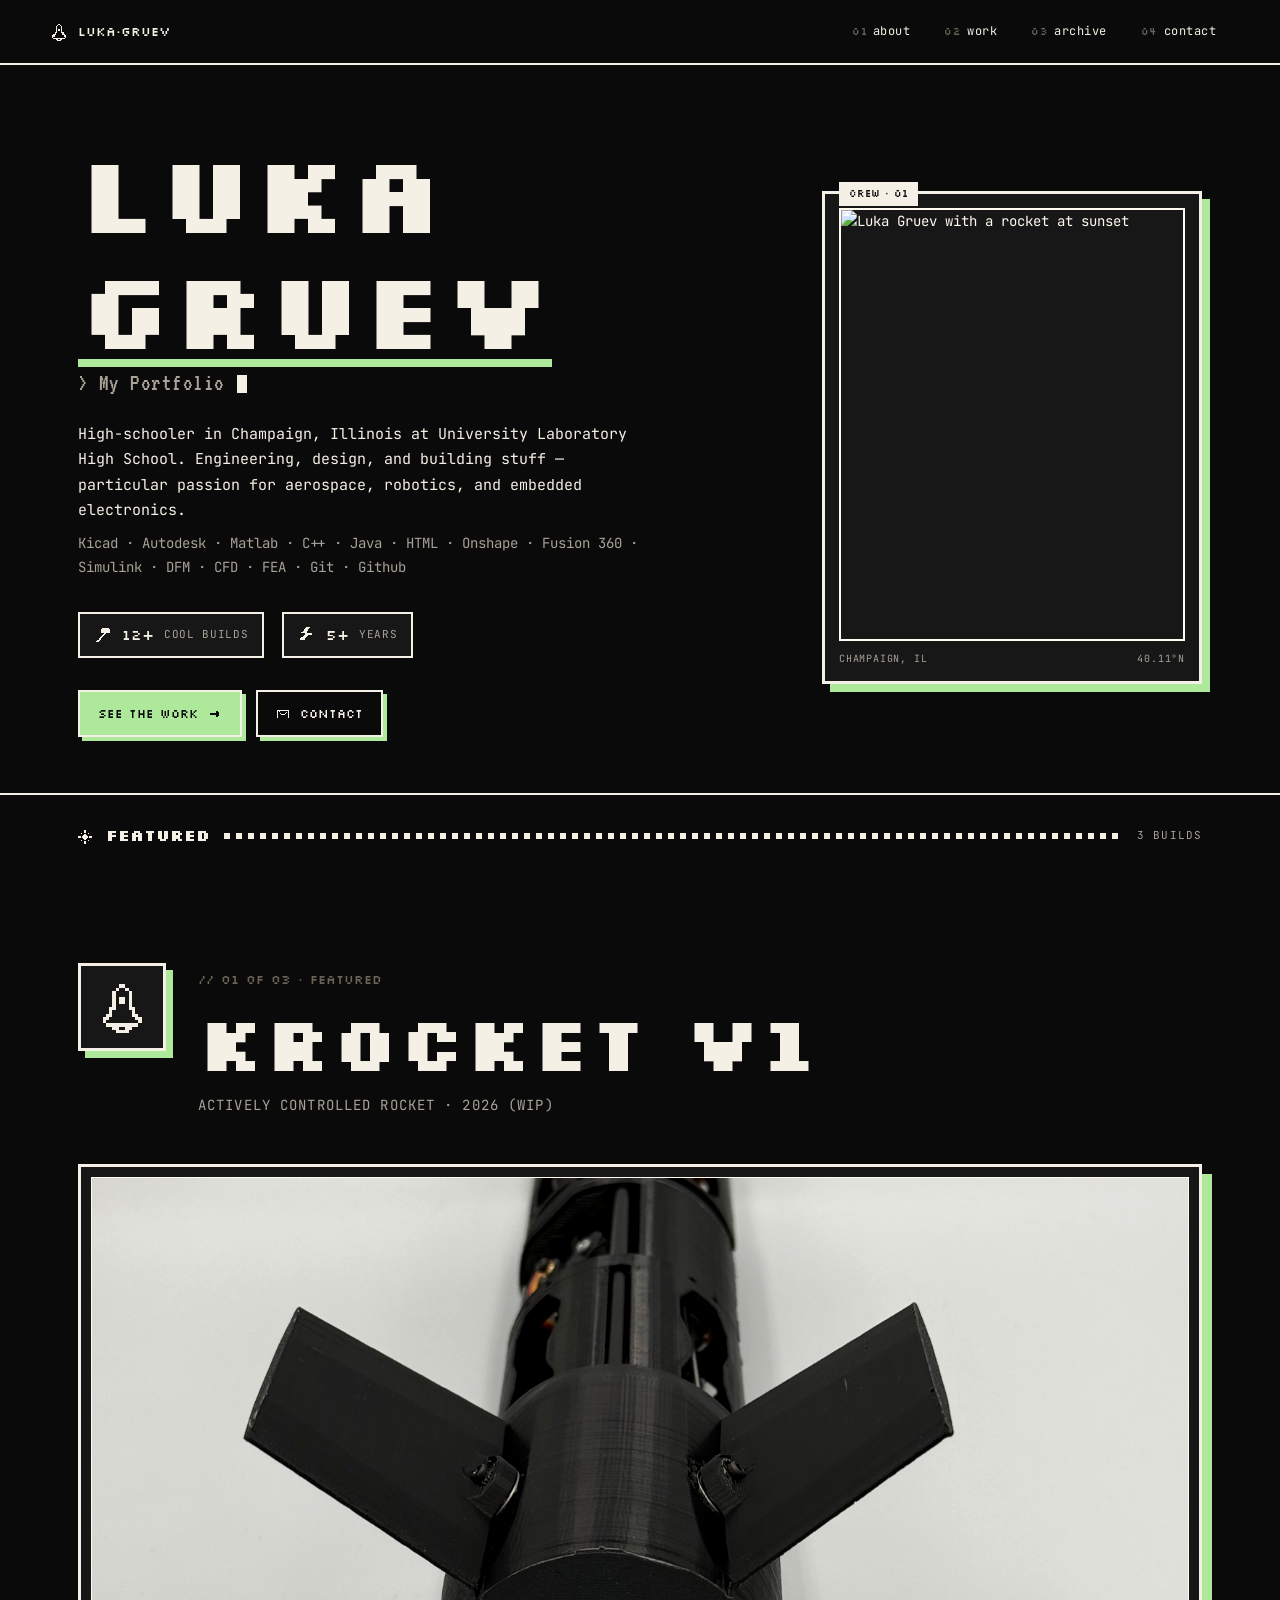
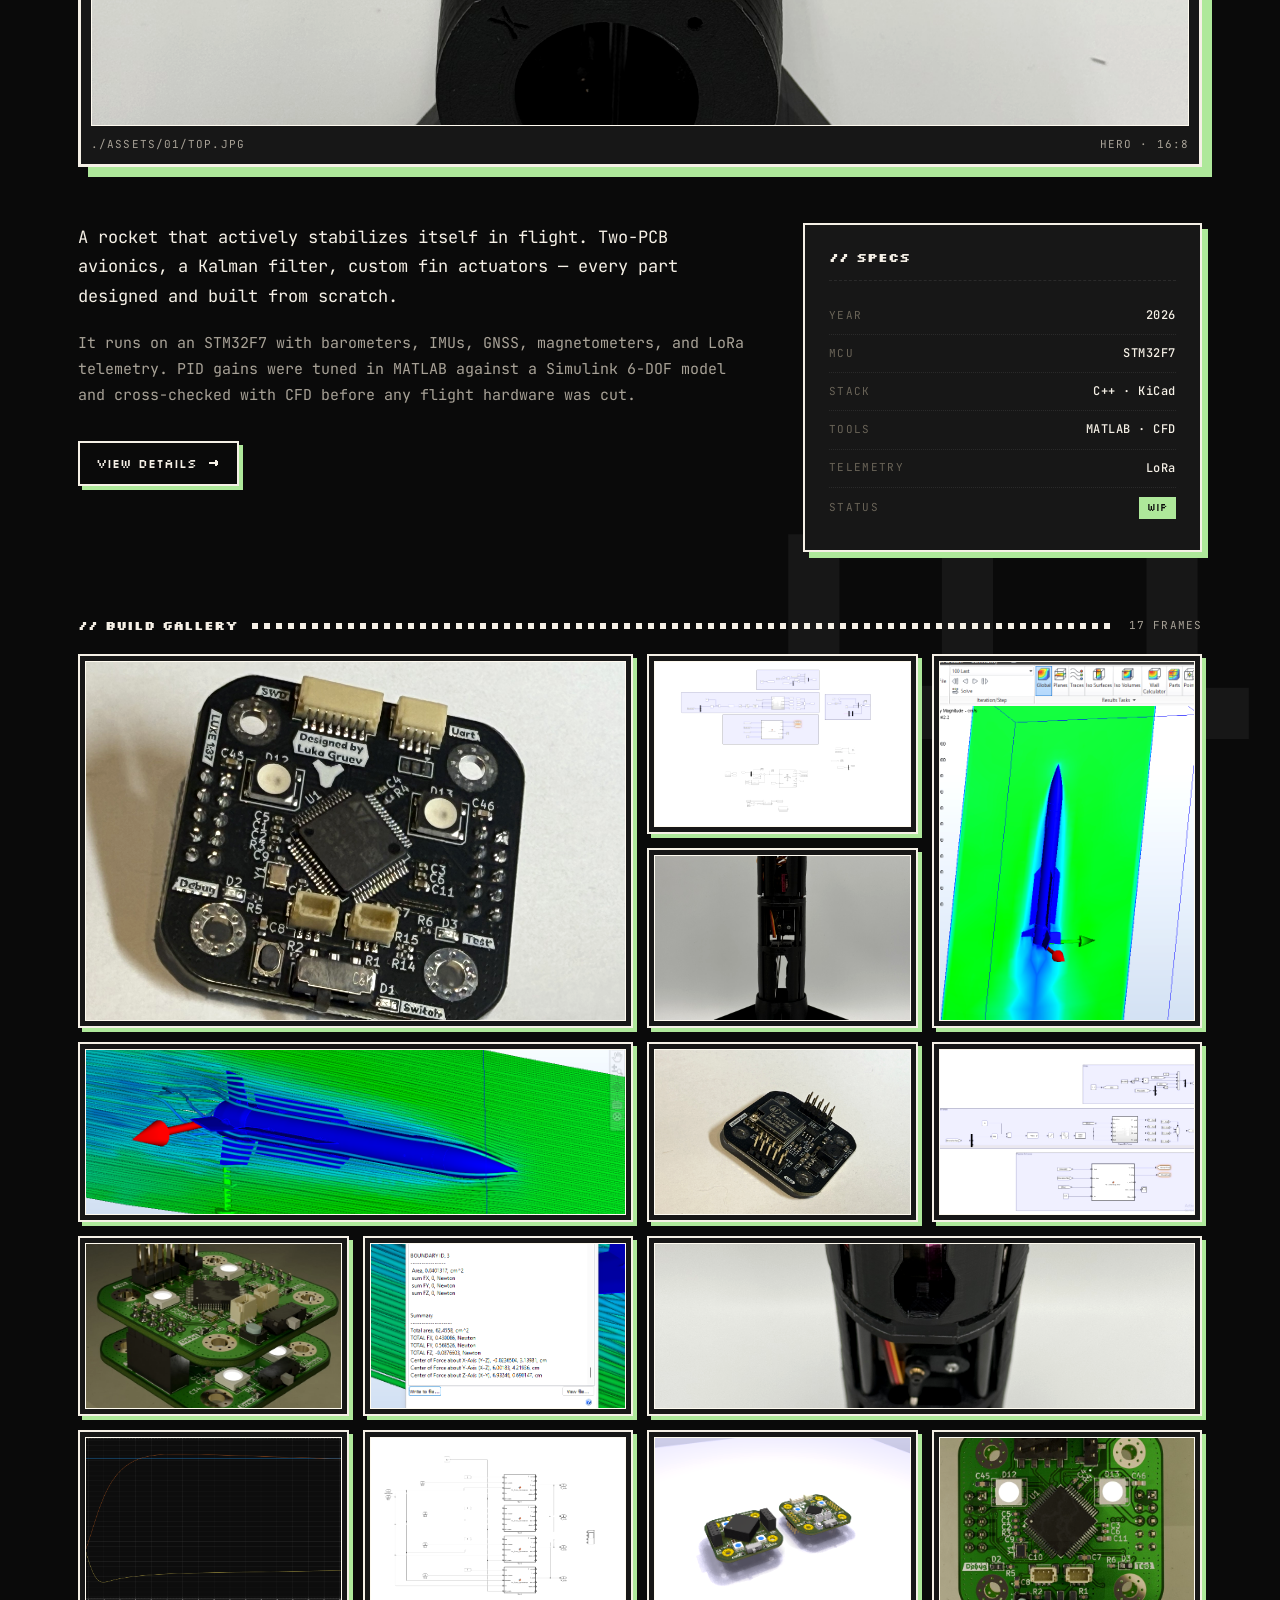
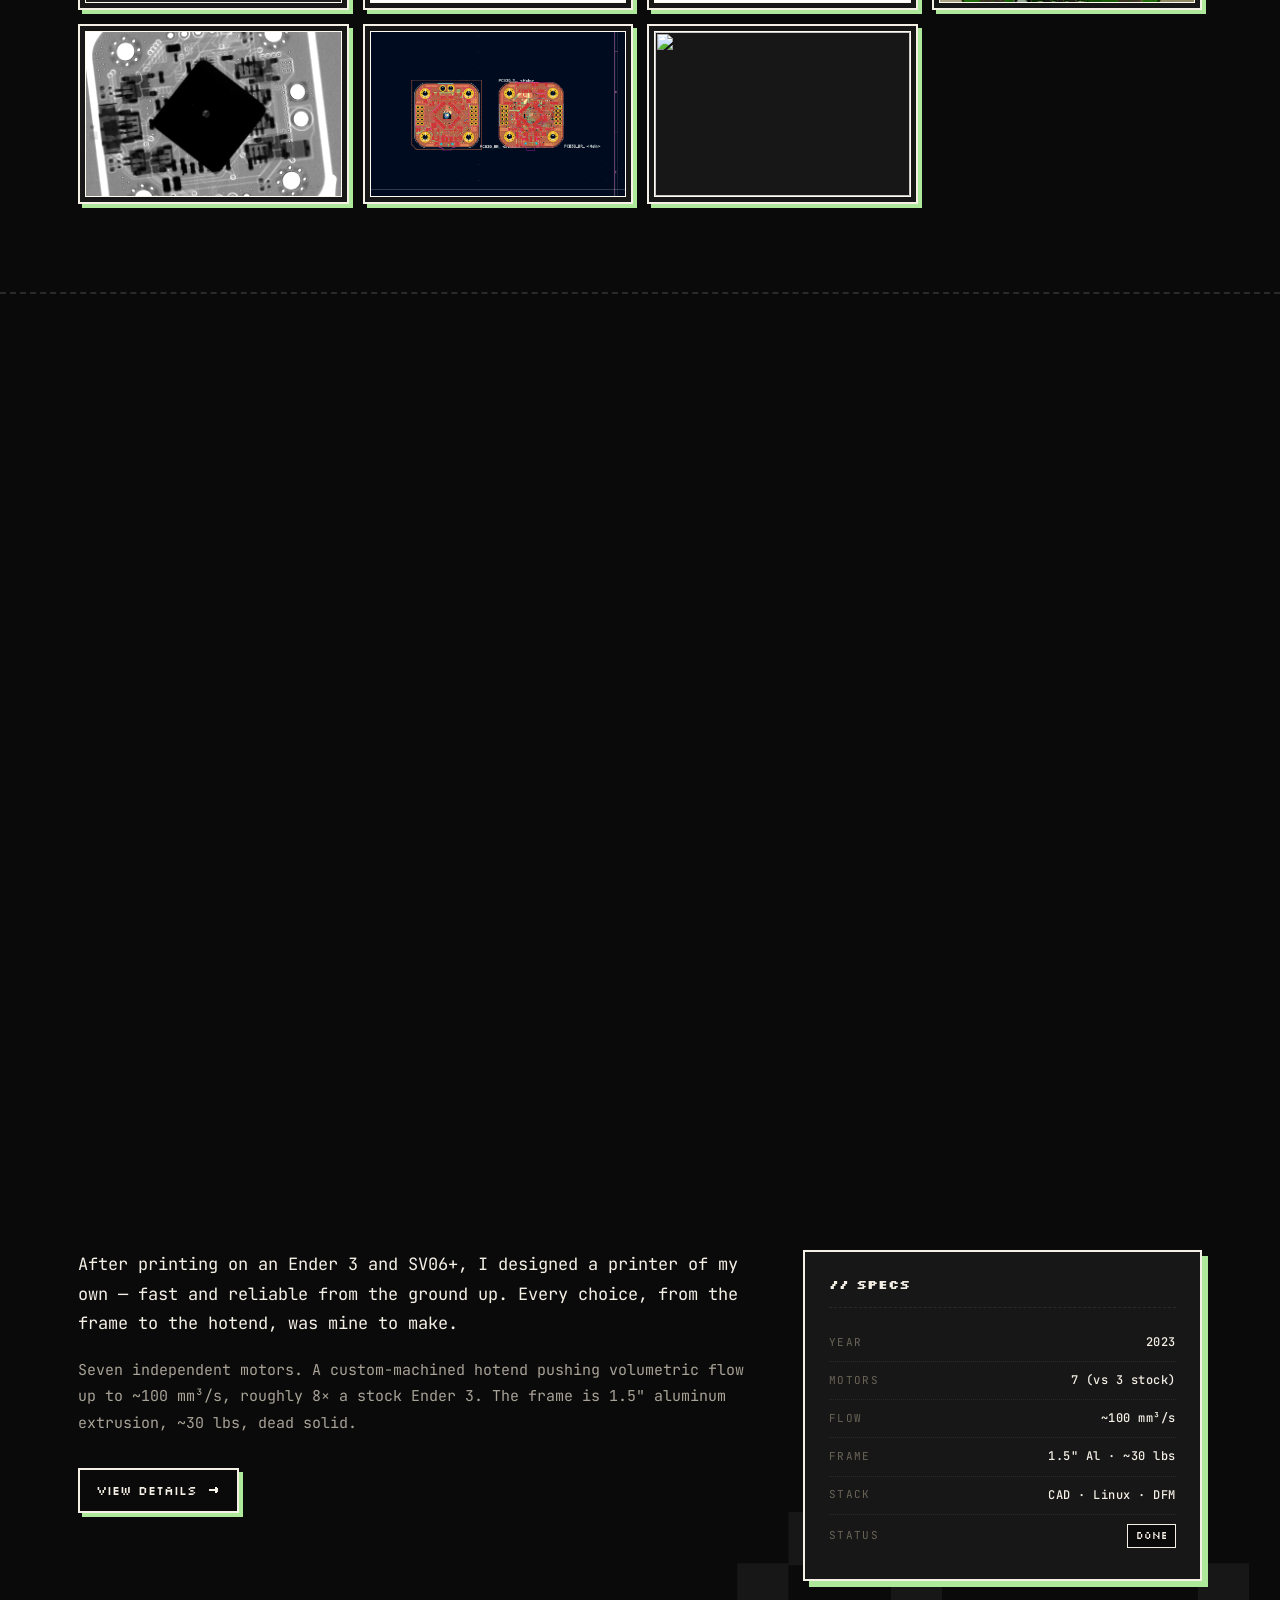
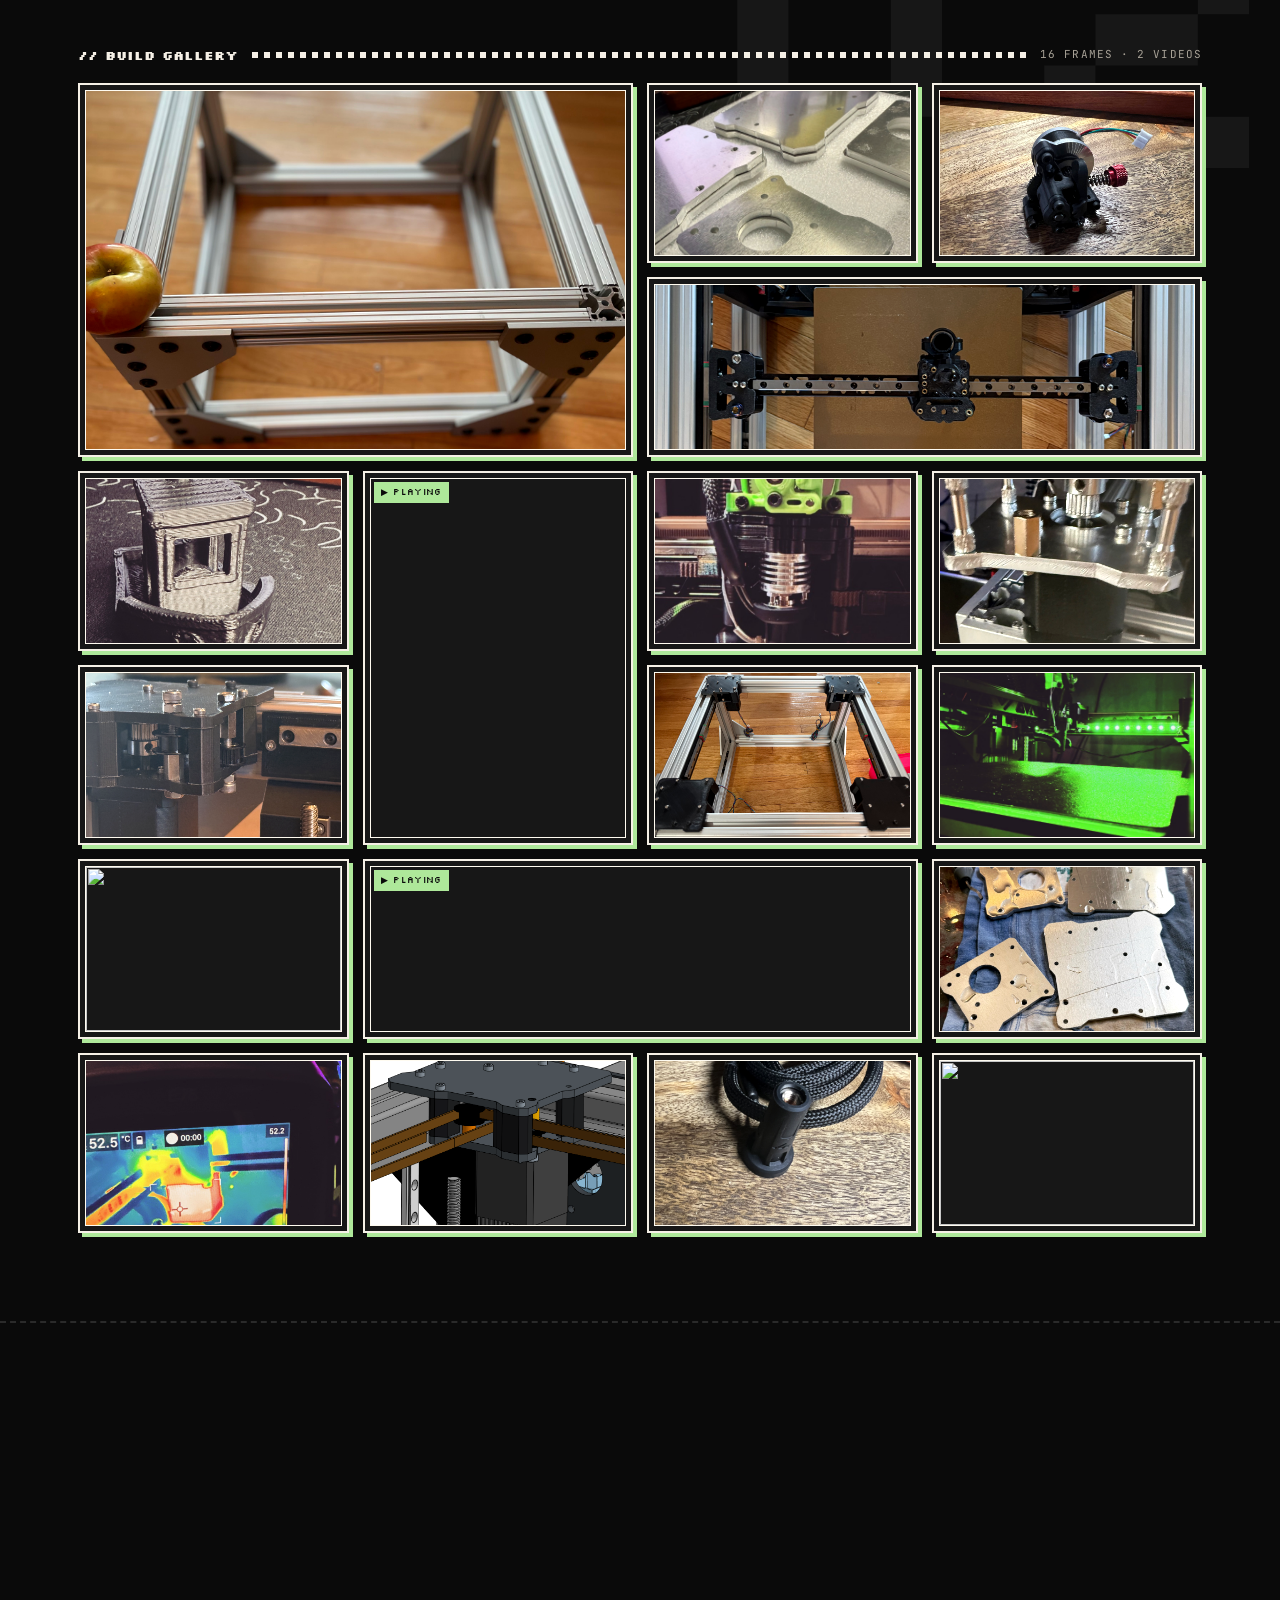
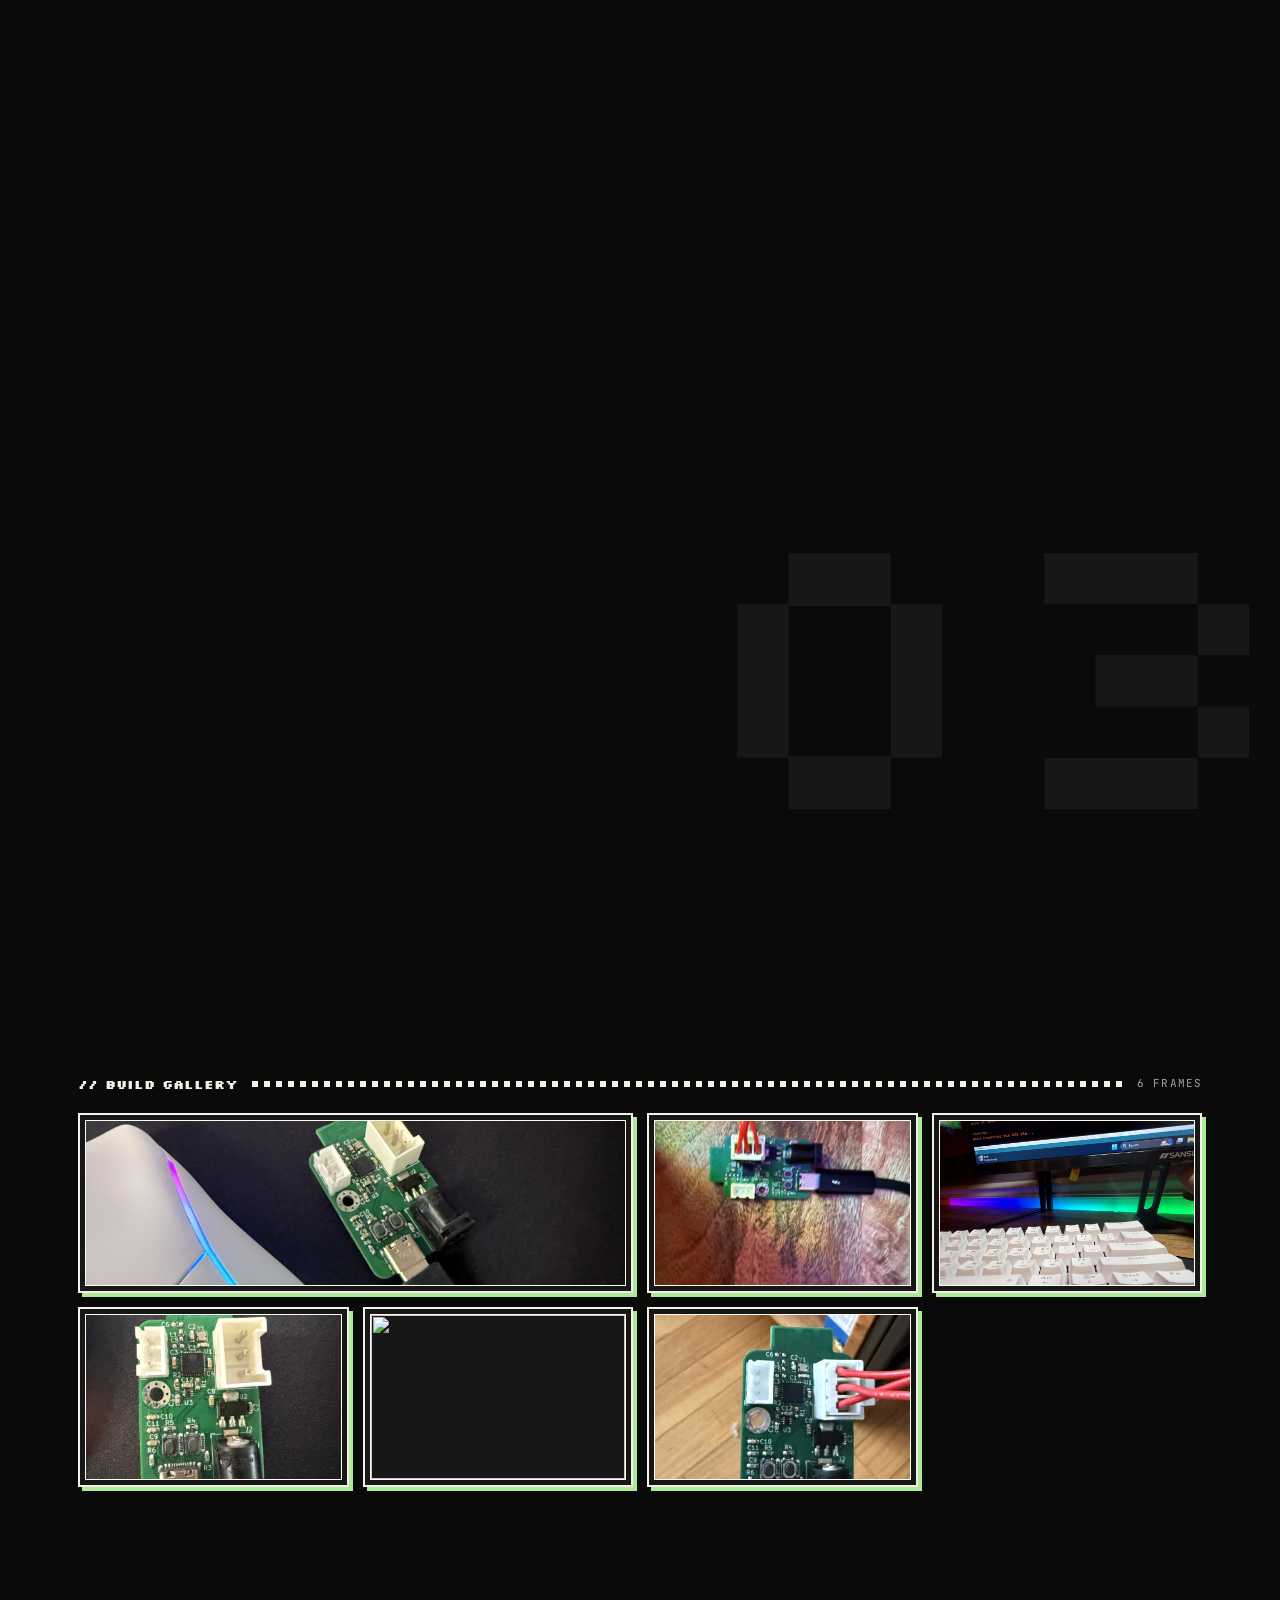
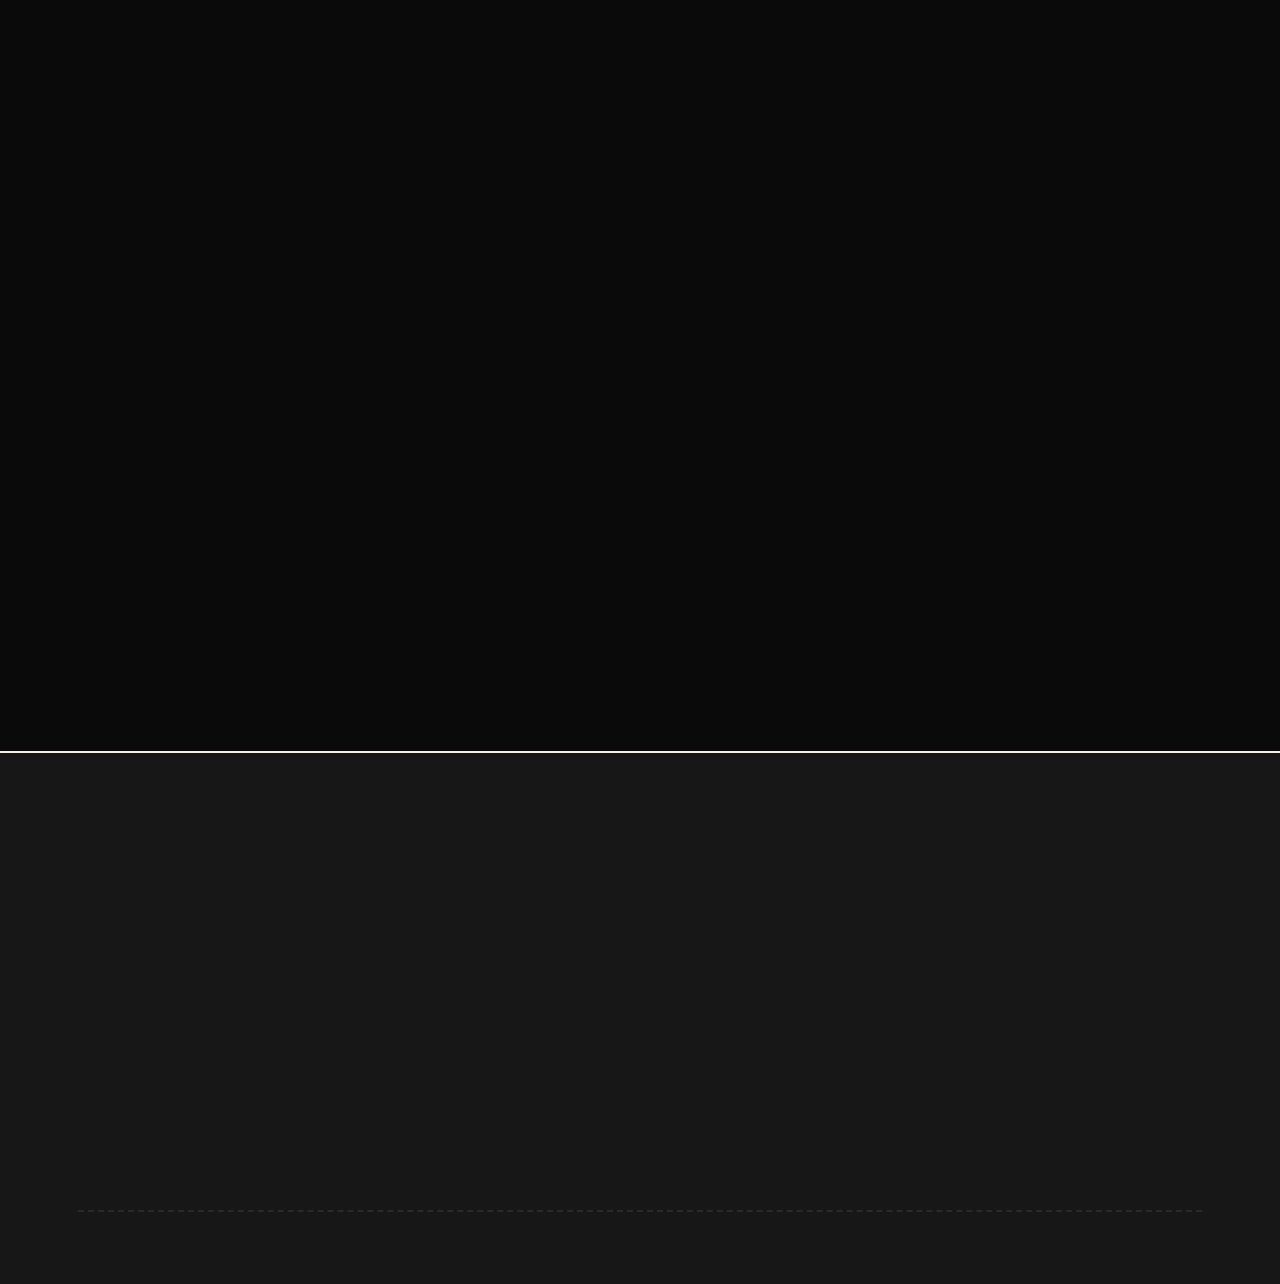
==== previews/style-pixel.html @ e47777f9 "fix" ====
<!doctype html>
<html lang="en">
<head>
<meta charset="utf-8">
<meta name="viewport" content="width=device-width,initial-scale=1">
<title>LUKA GRUEV — pixel · minimal</title>
<link rel="preconnect" href="https://fonts.gstatic.com" crossorigin>
<link href="https://fonts.googleapis.com/css2?family=Silkscreen:wght@400;700&family=JetBrains+Mono:wght@400;500;700&family=VT323&display=swap" rel="stylesheet">
<style>
  :root{
    --bg:#0a0a0a;
    --bg-2:#171717;
    --bg-3:#202020;
    --ink:#f5f0e6;
    --ink-dim:#a8a297;
    --ink-mute:#6a6458;
    --rule:#2a2a2a;
    --green:#aee89a;
    --red:#d63a2f;
    --pixel:"Silkscreen", ui-monospace, monospace;
    --term:"VT323", ui-monospace, monospace;
    --mono:"JetBrains Mono", ui-monospace, SFMono-Regular, Menlo, monospace;
  }
  *{box-sizing:border-box;margin:0;padding:0}
  html,body{
    background:var(--bg);color:var(--ink);
    font-family:var(--mono);font-size:14px;line-height:1.6;
    -webkit-font-smoothing:antialiased;
  }
  body{overflow-x:clip}
  a{color:inherit;text-decoration:none}
  img{display:block;max-width:100%;height:auto}
  ::selection{background:var(--green);color:var(--bg)}

  /* PIXEL ICON BASE */
  .px{display:inline-block;width:1em;height:1em;fill:currentColor;vertical-align:-.18em;shape-rendering:crispEdges}

  /* layout */
  .wrap{max-width:1180px;margin:0 auto;padding:0 28px}

  /* ============ TOP NAV ============ */
  .nav{
    position:sticky;top:0;z-index:40;background:var(--bg);
    border-bottom:2px solid var(--ink);
  }
  .nav-inner{display:flex;justify-content:space-between;align-items:center;padding:14px 0;gap:24px}
  .logo{display:flex;align-items:center;gap:10px;font-family:var(--pixel);font-size:13px;letter-spacing:0;color:var(--ink)}
  .logo .px{width:18px;height:18px}
  .nav ul{list-style:none;display:flex;gap:6px;align-items:center;flex-wrap:wrap}
  .nav ul a{
    display:inline-block;padding:6px 12px;font-family:var(--mono);font-size:12px;
    letter-spacing:.04em;color:var(--ink);border:2px solid transparent;
    transition:border-color .12s, background .12s;
  }
  .nav ul a:hover{border-color:var(--ink);background:var(--bg-2)}
  .nav ul a .num{font-family:var(--pixel);font-size:10px;color:var(--ink-mute);margin-right:6px}

  /* ============ HERO ============ */
  .hero{padding:72px 0 56px;border-bottom:2px solid var(--ink)}
  .hero-grid{display:grid;grid-template-columns:1.4fr 1fr;gap:64px;align-items:center}
  .eyebrow{
    display:inline-flex;align-items:center;gap:10px;font-family:var(--pixel);
    font-size:11px;letter-spacing:0;color:var(--ink-dim);margin-bottom:24px;
    padding:6px 10px;background:var(--bg-2);border:2px solid var(--ink);
  }
  .eyebrow .blink{display:inline-block;width:8px;height:8px;background:var(--red);animation:blink 1s steps(2) infinite}
  @keyframes blink{50%{opacity:0}}

  h1.name{
    font-family:var(--pixel);font-weight:700;
    font-size:clamp(48px,9vw,108px);line-height:1;letter-spacing:0;
    color:var(--ink);margin-bottom:8px;
  }
  h1.name .row{display:block}
  h1.name .row + .row{margin-top:8px}
  h1.name .accent{color:var(--ink);position:relative;display:inline-block}
  h1.name .accent::after{
    content:"";position:absolute;left:0;right:0;bottom:-6px;height:8px;
    background:var(--green);z-index:-1;
  }
  .hero-tag{
    font-family:var(--term);font-size:24px;line-height:1.2;color:var(--ink-dim);
    margin-top:6px;letter-spacing:.02em;
  }
  .hero-tag .cursor{display:inline-block;width:10px;height:18px;background:var(--ink);margin-left:2px;vertical-align:-3px;animation:blink 1s steps(2) infinite}

  .hero-lede{font-size:15px;line-height:1.7;margin-top:24px;max-width:560px;color:var(--ink)}
  .hero-lede.s{color:var(--ink-dim);margin-top:8px;font-size:14px}

  .hero-stats{display:flex;gap:18px;margin-top:32px;flex-wrap:wrap}
  .stat{display:flex;align-items:center;gap:10px;padding:10px 14px;background:var(--bg-2);border:2px solid var(--ink)}
  .stat .px{width:18px;height:18px;color:var(--ink)}
  .stat .n{font-family:var(--pixel);font-size:14px;color:var(--ink)}
  .stat .l{font-family:var(--mono);font-size:11px;color:var(--ink-dim);letter-spacing:.06em;text-transform:uppercase}

  .cta-row{display:flex;gap:14px;margin-top:32px;flex-wrap:wrap}
  .btn{
    position:relative;display:inline-flex;align-items:center;gap:10px;
    padding:12px 18px;font-family:var(--pixel);font-size:12px;letter-spacing:0;
    color:var(--ink);background:var(--bg);border:2px solid var(--ink);
    cursor:pointer;transition:transform .08s, box-shadow .08s;
    box-shadow:4px 4px 0 var(--green);
  }
  .btn:hover{transform:translate(-1px,-1px);box-shadow:5px 5px 0 var(--green)}
  .btn:active{transform:translate(2px,2px);box-shadow:2px 2px 0 var(--green)}
  .btn.fill{background:var(--green);color:var(--bg)}
  .btn .px{width:14px;height:14px}

  /* portrait */
  .portrait{
    position:relative;justify-self:end;width:100%;max-width:380px;
    border:3px solid var(--ink);background:var(--bg-2);padding:14px;
    box-shadow:8px 8px 0 var(--green);
  }
  .portrait img{
    width:100%;aspect-ratio:4/5;object-fit:cover;
    image-rendering:auto;
    display:block;
    filter:contrast(1.05) brightness(1.02);
    border:2px solid var(--ink);
  }
  .portrait .tag{
    position:absolute;top:-12px;left:14px;background:var(--ink);color:var(--bg);
    font-family:var(--pixel);font-size:10px;padding:4px 10px;letter-spacing:0;
  }
  .portrait .meta{
    margin-top:10px;display:flex;justify-content:space-between;
    font-family:var(--mono);font-size:10px;color:var(--ink-dim);letter-spacing:.08em;text-transform:uppercase;
  }

  /* ============ DIVIDER ============ */
  .div-row{display:flex;align-items:center;gap:14px;padding:28px 0 18px}
  .div-row h2{font-family:var(--pixel);font-size:16px;letter-spacing:0;color:var(--ink);text-transform:uppercase}
  .div-row .dots{flex:1;height:6px;background-image:repeating-linear-gradient(to right, var(--ink) 0 6px, transparent 6px 12px);}
  .div-row .count{font-family:var(--mono);font-size:11px;color:var(--ink-dim);letter-spacing:.1em;text-transform:uppercase}

  /* ============ FEATURED — DEDICATED SECTIONS ============ */
  .feat{
    position:relative;padding:96px 0 88px;border-bottom:2px dashed var(--rule);
    overflow:hidden;
  }
  .feat:last-of-type{border-bottom:none}
  /* huge background numeral */
  .feat::before{
    content:attr(data-num);
    position:absolute;top:50%;right:-20px;transform:translateY(-50%);
    font-family:var(--pixel);font-size:clamp(220px, 32vw, 460px);line-height:.85;
    color:var(--bg-2);letter-spacing:0;pointer-events:none;user-select:none;z-index:0;
  }
  .feat .wrap{position:relative;z-index:1}

  /* HEADER: icon + title group */
  .feat-head{display:flex;gap:32px;align-items:flex-start;margin-bottom:48px}
  .feat-icon{
    flex:0 0 auto;width:88px;height:88px;
    background:var(--bg-2);border:3px solid var(--ink);
    display:grid;place-items:center;color:var(--ink);
    box-shadow:7px 7px 0 var(--green);
  }
  .feat-icon .px{width:52px;height:52px}
  .feat-titles{padding-top:6px}
  .feat-num{font-family:var(--pixel);font-size:13px;color:var(--ink-mute);letter-spacing:0;margin-bottom:14px}
  .feat-title{
    font-family:var(--pixel);font-size:clamp(44px, 6.5vw, 76px);
    letter-spacing:0;color:var(--ink);line-height:1;margin-bottom:14px;
  }
  .feat-sub{font-family:var(--mono);font-size:14px;color:var(--ink-dim);letter-spacing:.08em;text-transform:uppercase}

  /* IMAGE: full-width hero */
  .feat-image{
    position:relative;border:3px solid var(--ink);padding:10px;background:var(--bg-2);
    box-shadow:10px 10px 0 var(--green);margin-bottom:56px;
  }
  .feat-image img{
    width:100%;aspect-ratio:16/8;object-fit:cover;display:block;
    border:1px solid var(--ink);filter:contrast(1.05) brightness(1.02);
  }
  .feat-image .cap{
    margin-top:10px;font-family:var(--mono);font-size:11px;color:var(--ink-dim);
    letter-spacing:.1em;text-transform:uppercase;
    display:flex;justify-content:space-between;align-items:center;
  }

  /* BODY: copy + meta panel */
  .feat-body{display:grid;grid-template-columns:1.7fr 1fr;gap:48px;align-items:start}
  .feat-copy p{font-size:17px;line-height:1.75;color:var(--ink);margin-bottom:18px}
  .feat-copy p.s{color:var(--ink-dim);font-size:15px}
  .feat-link{
    display:inline-flex;align-items:center;gap:10px;margin-top:14px;
    font-family:var(--pixel);font-size:13px;color:var(--ink);
    padding:10px 16px;background:var(--bg);border:2.5px solid var(--ink);
    box-shadow:4px 4px 0 var(--green);
    transition:transform .08s, box-shadow .08s, background .12s, color .12s;
  }
  .feat-link:hover{transform:translate(-1px,-1px);box-shadow:5px 5px 0 var(--green);background:var(--green);color:var(--bg)}
  .feat-link .px{width:14px;height:14px}

  /* META PANEL */
  .feat-meta-panel{
    background:var(--bg-2);border:2.5px solid var(--ink);padding:22px 24px;
    box-shadow:6px 6px 0 var(--green);
  }
  .feat-meta-panel h4{
    font-family:var(--pixel);font-size:13px;letter-spacing:0;color:var(--ink);
    margin-bottom:16px;padding-bottom:12px;border-bottom:1.5px dashed var(--rule);
  }
  .feat-meta-panel ul{list-style:none}
  .feat-meta-panel li{
    display:flex;justify-content:space-between;align-items:center;
    padding:9px 0;font-family:var(--mono);font-size:12px;letter-spacing:.04em;
    border-bottom:1px dotted var(--rule);
  }
  .feat-meta-panel li:last-child{border-bottom:none}
  .feat-meta-panel li span{color:var(--ink-mute);text-transform:uppercase;letter-spacing:.12em;font-size:11px}
  .feat-meta-panel li strong{color:var(--ink);font-weight:500}
  .feat-meta-panel li strong.wip{
    background:var(--green);color:var(--bg);
    font-family:var(--pixel);font-size:10px;
    padding:3px 8px;letter-spacing:0;
  }
  .feat-meta-panel li strong.done{
    background:var(--bg);color:var(--ink);border:1px solid var(--ink);
    font-family:var(--pixel);font-size:10px;
    padding:3px 8px;letter-spacing:0;
  }

  /* ============ FEATURED PROJECT BUILD GALLERY ============ */
  .gallery-section{margin-top:64px}
  .gallery-head{
    display:flex;align-items:center;gap:14px;padding-bottom:18px;
  }
  .gallery-head h4{
    font-family:var(--pixel);font-size:13px;letter-spacing:0;color:var(--ink);text-transform:uppercase;
  }
  .gallery-head .dots{
    flex:1;height:6px;
    background-image:repeating-linear-gradient(to right, var(--ink) 0 6px, transparent 6px 12px);
  }
  .gallery-head .count{
    font-family:var(--mono);font-size:11px;color:var(--ink-dim);
    letter-spacing:.1em;text-transform:uppercase;
  }

  .gallery-grid{
    display:grid;
    grid-template-columns:repeat(4, 1fr);
    grid-auto-rows:180px;
    grid-auto-flow:dense;
    gap:14px;
  }
  .gallery-grid figure{
    position:relative;
    border:2px solid var(--ink);padding:5px;background:var(--bg-2);
    box-shadow:4px 4px 0 var(--green);
    overflow:hidden;
    transition:transform .15s, box-shadow .15s;
  }
  .gallery-grid figure:hover{
    transform:translate(-2px,-2px);
    box-shadow:6px 6px 0 var(--green);
    z-index:2;
  }
  .gallery-grid figure img,
  .gallery-grid figure video{
    width:100%;height:100%;object-fit:cover;display:block;
    border:1px solid var(--ink);
    filter:contrast(1.05) brightness(1.02);
    cursor:default;
  }
  .gallery-grid figure.huge{grid-column:span 2;grid-row:span 2}
  .gallery-grid figure.wide{grid-column:span 2}
  .gallery-grid figure.tall{grid-row:span 2}
  .gallery-grid figure.video::before{
    content:"▶ PLAYING";
    position:absolute;top:9px;left:9px;z-index:3;
    font-family:var(--pixel);font-size:9px;letter-spacing:.04em;
    color:var(--bg);background:var(--green);
    padding:3px 7px;
    pointer-events:none;
  }
  @media (max-width: 900px){
    .gallery-grid{grid-template-columns:repeat(3, 1fr);grid-auto-rows:160px}
  }
  @media (max-width: 600px){
    .gallery-grid{grid-template-columns:repeat(2, 1fr);grid-auto-rows:140px;gap:10px}
    .gallery-grid figure.huge{grid-column:span 2;grid-row:span 2}
    .gallery-grid figure.wide{grid-column:span 2}
  }

  /* ============ TYPING ANIMATION ============ */
  .type{position:relative}
  .type.typing::after{
    content:'';display:inline-block;
    width:9px;height:1.05em;background:var(--green);
    margin-left:3px;vertical-align:-3px;
    animation:blink 0.7s steps(2) infinite;
  }

  /* ============ FADE-UP REVEAL (every other element) ============ */
  .fx{
    opacity:0;transform:translateY(14px);
    transition:opacity .36s ease-out, transform .36s ease-out;
    will-change:opacity, transform;
  }
  .fx.in{opacity:1;transform:none}
  @media (prefers-reduced-motion: reduce){
    .fx{opacity:1;transform:none;transition:none}
    .type.typing::after{animation:none}
  }

  /* ============ MORE PROJECTS ============ */
  .grid-9{display:grid;grid-template-columns:repeat(3,1fr);gap:18px;margin-top:8px}
  .card{
    position:relative;background:var(--bg-2);border:2px solid var(--ink);
    padding:18px;display:flex;flex-direction:column;gap:10px;
    transition:transform .12s, box-shadow .12s;
    box-shadow:4px 4px 0 var(--green);
  }
  .card:hover{transform:translate(-2px,-2px);box-shadow:6px 6px 0 var(--green);background:var(--bg-3)}
  .card .head{display:flex;align-items:center;gap:12px}
  .card .ico{
    width:36px;height:36px;background:var(--bg);border:2px solid var(--ink);
    display:grid;place-items:center;flex:0 0 auto;
  }
  .card .ico .px{width:22px;height:22px}
  .card .id{font-family:var(--pixel);font-size:10px;color:var(--ink-mute);letter-spacing:0}
  .card h3{font-family:var(--pixel);font-size:18px;letter-spacing:0;color:var(--ink);line-height:1}
  .card .desc{font-size:13px;line-height:1.55;color:var(--ink-dim);min-height:60px}
  .card .meta{
    display:flex;justify-content:space-between;align-items:center;
    margin-top:auto;padding-top:12px;border-top:2px dotted var(--rule);
    font-family:var(--mono);font-size:10px;letter-spacing:.08em;text-transform:uppercase;color:var(--ink-mute);
  }
  .card .arrow{font-family:var(--pixel);font-size:12px;color:var(--ink)}

  /* ============ FOOTER ============ */
  .foot{
    margin-top:48px;border-top:2px solid var(--ink);padding:48px 0 36px;
    background:var(--bg-2);
  }
  .foot-grid{display:grid;grid-template-columns:auto 1fr;gap:36px;align-items:start}
  .foot-icon{width:80px;height:80px;background:var(--bg);border:3px solid var(--ink);display:grid;place-items:center;color:var(--ink);box-shadow:6px 6px 0 var(--green)}
  .foot-icon .px{width:48px;height:48px}
  .foot h2{font-family:var(--pixel);font-size:clamp(28px,4vw,44px);line-height:1;color:var(--ink);margin-bottom:16px;letter-spacing:0}
  .foot h2 .accent{position:relative;display:inline-block}
  .foot h2 .accent::after{content:"";position:absolute;left:0;right:0;bottom:-4px;height:6px;background:var(--green);z-index:-1}
  .foot p{max-width:620px;margin-bottom:8px}
  .foot p.s{color:var(--ink-dim);font-size:13px}
  .foot .channels{margin-top:18px;display:flex;flex-wrap:wrap;gap:8px;font-family:var(--mono);font-size:12px}
  .foot .channels a{
    padding:6px 10px;background:var(--bg);border:2px solid var(--ink);
    transition:background .12s;
  }
  .foot .channels a:hover{background:var(--green);color:var(--bg)}
  .foot-bottom{
    margin-top:36px;padding-top:18px;border-top:2px dashed var(--rule);
    display:flex;justify-content:space-between;flex-wrap:wrap;gap:14px;
    font-family:var(--mono);font-size:11px;color:var(--ink-mute);letter-spacing:.08em;text-transform:uppercase;
  }

  /* ============ RESPONSIVE ============ */
  @media (max-width: 900px){
    .hero-grid{grid-template-columns:1fr;gap:36px}
    .portrait{justify-self:start;max-width:300px}
    .feat{padding:64px 0 56px}
    .feat-head{gap:20px;margin-bottom:32px}
    .feat-icon{width:64px;height:64px}
    .feat-icon .px{width:38px;height:38px}
    .feat-image{margin-bottom:36px}
    .feat-body{grid-template-columns:1fr;gap:32px}
    .grid-9{grid-template-columns:repeat(2,1fr)}
    .nav ul a:nth-child(n+4){display:none}
  }
  @media (max-width: 600px){
    .grid-9{grid-template-columns:1fr}
    h1.name{font-size:48px}
    .foot-grid{grid-template-columns:1fr}
    .feat::before{font-size:180px;right:-30px}
  }
</style>
</head>
<body>

<!-- ============ PIXEL ICON DEFS ============ -->
<svg xmlns="http://www.w3.org/2000/svg" style="display:none" aria-hidden="true">

  <!-- ROCKET -->
  <symbol id="i-rocket" viewBox="0 0 16 16">
    <rect x="7" y="1" width="2" height="1"/>
    <rect x="6" y="2" width="1" height="1"/><rect x="9" y="2" width="1" height="1"/>
    <rect x="5" y="3" width="1" height="5"/><rect x="10" y="3" width="1" height="5"/>
    <rect x="7" y="5" width="2" height="2"/>
    <rect x="4" y="8" width="2" height="1"/><rect x="10" y="8" width="2" height="1"/>
    <rect x="4" y="9" width="1" height="1"/><rect x="11" y="9" width="1" height="1"/>
    <rect x="3" y="10" width="2" height="1"/><rect x="11" y="10" width="2" height="1"/>
    <rect x="2" y="11" width="2" height="1"/><rect x="12" y="11" width="2" height="1"/>
    <rect x="2" y="12" width="1" height="1"/><rect x="13" y="12" width="1" height="1"/>
    <rect x="3" y="13" width="10" height="1"/>
    <rect x="5" y="14" width="2" height="1"/><rect x="9" y="14" width="2" height="1"/>
    <rect x="6" y="15" width="4" height="1"/>
  </symbol>

  <!-- 3D PRINTER -->
  <symbol id="i-printer" viewBox="0 0 16 16">
    <rect x="2" y="2" width="12" height="1"/>
    <rect x="2" y="2" width="1" height="11"/>
    <rect x="13" y="2" width="1" height="11"/>
    <rect x="2" y="12" width="12" height="1"/>
    <rect x="3" y="4" width="10" height="1"/>
    <rect x="6" y="6" width="4" height="1"/>
    <rect x="5" y="7" width="6" height="1"/>
    <rect x="5" y="8" width="1" height="1"/><rect x="10" y="8" width="1" height="1"/>
    <rect x="6" y="9" width="4" height="1"/>
    <rect x="2" y="13" width="3" height="1"/><rect x="11" y="13" width="3" height="1"/>
  </symbol>

  <!-- LED / SOUND-REACTIVE BULB -->
  <symbol id="i-bulb" viewBox="0 0 16 16">
    <rect x="6" y="1" width="4" height="1"/>
    <rect x="4" y="2" width="2" height="1"/><rect x="10" y="2" width="2" height="1"/>
    <rect x="3" y="3" width="1" height="2"/><rect x="12" y="3" width="1" height="2"/>
    <rect x="3" y="5" width="1" height="3"/><rect x="12" y="5" width="1" height="3"/>
    <rect x="4" y="8" width="2" height="2"/><rect x="10" y="8" width="2" height="2"/>
    <rect x="5" y="10" width="6" height="1"/>
    <rect x="6" y="11" width="4" height="1"/>
    <rect x="6" y="12" width="4" height="1"/>
    <rect x="7" y="13" width="2" height="1"/>
    <!-- light rays -->
    <rect x="0" y="6" width="2" height="1"/><rect x="14" y="6" width="2" height="1"/>
    <rect x="1" y="2" width="1" height="1"/><rect x="14" y="2" width="1" height="1"/>
  </symbol>

  <!-- ROBOT -->
  <symbol id="i-robot" viewBox="0 0 16 16">
    <rect x="7" y="0" width="2" height="2"/>
    <rect x="6" y="2" width="4" height="1"/>
    <rect x="3" y="3" width="10" height="1"/>
    <rect x="3" y="3" width="1" height="6"/><rect x="12" y="3" width="1" height="6"/>
    <rect x="5" y="5" width="2" height="2"/><rect x="9" y="5" width="2" height="2"/>
    <rect x="6" y="9" width="4" height="1"/>
    <rect x="3" y="9" width="10" height="1"/>
    <rect x="2" y="10" width="2" height="4"/><rect x="12" y="10" width="2" height="4"/>
    <rect x="4" y="10" width="8" height="1"/>
    <rect x="4" y="14" width="8" height="1"/>
    <rect x="5" y="15" width="2" height="1"/><rect x="9" y="15" width="2" height="1"/>
  </symbol>

  <!-- ANTENNA / RADIO -->
  <symbol id="i-radio" viewBox="0 0 16 16">
    <rect x="7" y="1" width="2" height="2"/>
    <rect x="6" y="3" width="1" height="1"/><rect x="9" y="3" width="1" height="1"/>
    <rect x="5" y="4" width="1" height="2"/><rect x="10" y="4" width="1" height="2"/>
    <rect x="4" y="5" width="1" height="3"/><rect x="11" y="5" width="1" height="3"/>
    <rect x="3" y="6" width="1" height="4"/><rect x="12" y="6" width="1" height="4"/>
    <rect x="2" y="7" width="1" height="5"/><rect x="13" y="7" width="1" height="5"/>
    <rect x="7" y="3" width="2" height="9"/>
    <rect x="5" y="13" width="6" height="1"/>
    <rect x="6" y="14" width="4" height="1"/>
  </symbol>

  <!-- SOUND WAVE / EQ -->
  <symbol id="i-wave" viewBox="0 0 16 16">
    <rect x="1" y="6" width="1" height="4"/>
    <rect x="3" y="4" width="1" height="8"/>
    <rect x="5" y="2" width="1" height="12"/>
    <rect x="7" y="5" width="1" height="6"/>
    <rect x="9" y="1" width="1" height="14"/>
    <rect x="11" y="4" width="1" height="8"/>
    <rect x="13" y="6" width="1" height="4"/>
  </symbol>

  <!-- TEST TUBE -->
  <symbol id="i-tube" viewBox="0 0 16 16">
    <rect x="5" y="1" width="6" height="1"/>
    <rect x="6" y="2" width="1" height="11"/>
    <rect x="9" y="2" width="1" height="11"/>
    <rect x="6" y="9" width="3" height="1"/>
    <rect x="6" y="11" width="3" height="1"/>
    <rect x="6" y="13" width="1" height="1"/><rect x="9" y="13" width="1" height="1"/>
    <rect x="7" y="14" width="2" height="1"/>
  </symbol>

  <!-- DICE -->
  <symbol id="i-dice" viewBox="0 0 16 16">
    <rect x="2" y="2" width="12" height="1"/>
    <rect x="2" y="13" width="12" height="1"/>
    <rect x="2" y="2" width="1" height="12"/>
    <rect x="13" y="2" width="1" height="12"/>
    <rect x="5" y="5" width="2" height="2"/>
    <rect x="9" y="5" width="2" height="2"/>
    <rect x="7" y="7" width="2" height="2"/>
    <rect x="5" y="9" width="2" height="2"/>
    <rect x="9" y="9" width="2" height="2"/>
  </symbol>

  <!-- SINE / SIM -->
  <symbol id="i-sine" viewBox="0 0 16 16">
    <rect x="0" y="8" width="1" height="1"/>
    <rect x="1" y="7" width="1" height="1"/>
    <rect x="2" y="6" width="1" height="1"/>
    <rect x="3" y="5" width="1" height="1"/>
    <rect x="4" y="4" width="2" height="1"/>
    <rect x="6" y="5" width="1" height="1"/>
    <rect x="7" y="6" width="1" height="1"/>
    <rect x="8" y="7" width="1" height="2"/>
    <rect x="9" y="9" width="1" height="1"/>
    <rect x="10" y="10" width="1" height="1"/>
    <rect x="11" y="11" width="2" height="1"/>
    <rect x="13" y="10" width="1" height="1"/>
    <rect x="14" y="9" width="1" height="1"/>
    <rect x="15" y="8" width="1" height="1"/>
  </symbol>

  <!-- ARROW RIGHT -->
  <symbol id="i-arrow" viewBox="0 0 16 16">
    <rect x="2" y="7" width="9" height="2"/>
    <rect x="9" y="5" width="2" height="2"/>
    <rect x="11" y="6" width="2" height="4"/>
    <rect x="9" y="9" width="2" height="2"/>
  </symbol>

  <!-- ARROW UP-RIGHT -->
  <symbol id="i-out" viewBox="0 0 16 16">
    <rect x="6" y="3" width="6" height="1"/>
    <rect x="11" y="3" width="1" height="6"/>
    <rect x="3" y="11" width="1" height="1"/>
    <rect x="4" y="10" width="1" height="1"/>
    <rect x="5" y="9" width="1" height="1"/>
    <rect x="6" y="8" width="1" height="1"/>
    <rect x="7" y="7" width="1" height="1"/>
    <rect x="8" y="6" width="1" height="1"/>
    <rect x="9" y="5" width="1" height="1"/>
    <rect x="10" y="4" width="1" height="1"/>
  </symbol>

  <!-- ENVELOPE / MAIL -->
  <symbol id="i-mail" viewBox="0 0 16 16">
    <rect x="1" y="3" width="14" height="1"/>
    <rect x="1" y="3" width="1" height="10"/>
    <rect x="14" y="3" width="1" height="10"/>
    <rect x="1" y="12" width="14" height="1"/>
    <rect x="2" y="4" width="1" height="1"/><rect x="13" y="4" width="1" height="1"/>
    <rect x="3" y="5" width="1" height="1"/><rect x="12" y="5" width="1" height="1"/>
    <rect x="4" y="6" width="1" height="1"/><rect x="11" y="6" width="1" height="1"/>
    <rect x="5" y="7" width="1" height="1"/><rect x="10" y="7" width="1" height="1"/>
    <rect x="6" y="8" width="4" height="1"/>
  </symbol>

  <!-- STAR (decorative) -->
  <symbol id="i-star" viewBox="0 0 16 16">
    <rect x="7" y="0" width="2" height="3"/>
    <rect x="0" y="7" width="3" height="2"/>
    <rect x="13" y="7" width="3" height="2"/>
    <rect x="7" y="13" width="2" height="3"/>
    <rect x="6" y="6" width="4" height="4"/>
    <rect x="5" y="7" width="6" height="2"/>
    <rect x="7" y="5" width="2" height="6"/>
    <rect x="3" y="3" width="2" height="2"/><rect x="11" y="3" width="2" height="2"/>
    <rect x="3" y="11" width="2" height="2"/><rect x="11" y="11" width="2" height="2"/>
  </symbol>

  <!-- HEART -->
  <symbol id="i-heart" viewBox="0 0 16 16">
    <rect x="2" y="3" width="4" height="1"/><rect x="10" y="3" width="4" height="1"/>
    <rect x="1" y="4" width="1" height="3"/><rect x="14" y="4" width="1" height="3"/>
    <rect x="6" y="4" width="4" height="1"/>
    <rect x="2" y="7" width="2" height="1"/><rect x="12" y="7" width="2" height="1"/>
    <rect x="3" y="8" width="2" height="1"/><rect x="11" y="8" width="2" height="1"/>
    <rect x="4" y="9" width="2" height="1"/><rect x="10" y="9" width="2" height="1"/>
    <rect x="5" y="10" width="2" height="1"/><rect x="9" y="10" width="2" height="1"/>
    <rect x="6" y="11" width="4" height="1"/>
    <rect x="7" y="12" width="2" height="1"/>
  </symbol>

  <!-- USER / PERSON -->
  <symbol id="i-user" viewBox="0 0 16 16">
    <rect x="6" y="2" width="4" height="1"/>
    <rect x="5" y="3" width="6" height="4"/>
    <rect x="4" y="9" width="8" height="1"/>
    <rect x="3" y="10" width="10" height="5"/>
    <rect x="2" y="13" width="12" height="2"/>
  </symbol>

  <!-- BOLT / SKILL -->
  <symbol id="i-bolt" viewBox="0 0 16 16">
    <rect x="7" y="1" width="4" height="1"/>
    <rect x="6" y="2" width="4" height="1"/>
    <rect x="5" y="3" width="4" height="1"/>
    <rect x="4" y="4" width="4" height="1"/>
    <rect x="3" y="5" width="5" height="1"/>
    <rect x="6" y="6" width="6" height="1"/>
    <rect x="6" y="7" width="6" height="1"/>
    <rect x="5" y="8" width="4" height="1"/>
    <rect x="4" y="9" width="4" height="1"/>
    <rect x="3" y="10" width="4" height="1"/>
    <rect x="2" y="11" width="4" height="1"/>
  </symbol>

  <!-- CHIP / EMBEDDED -->
  <symbol id="i-chip" viewBox="0 0 16 16">
    <rect x="3" y="3" width="10" height="1"/>
    <rect x="3" y="12" width="10" height="1"/>
    <rect x="3" y="3" width="1" height="10"/>
    <rect x="12" y="3" width="1" height="10"/>
    <rect x="6" y="6" width="4" height="4"/>
    <rect x="2" y="5" width="1" height="1"/><rect x="2" y="8" width="1" height="1"/><rect x="2" y="11" width="1" height="1"/>
    <rect x="13" y="5" width="1" height="1"/><rect x="13" y="8" width="1" height="1"/><rect x="13" y="11" width="1" height="1"/>
    <rect x="5" y="2" width="1" height="1"/><rect x="8" y="2" width="1" height="1"/><rect x="10" y="2" width="1" height="1"/>
    <rect x="5" y="13" width="1" height="1"/><rect x="8" y="13" width="1" height="1"/><rect x="10" y="13" width="1" height="1"/>
  </symbol>

  <!-- HAMMER (build) -->
  <symbol id="i-build" viewBox="0 0 16 16">
    <rect x="7" y="2" width="6" height="1"/>
    <rect x="6" y="3" width="8" height="3"/>
    <rect x="9" y="6" width="2" height="1"/>
    <rect x="8" y="7" width="2" height="1"/>
    <rect x="7" y="8" width="2" height="1"/>
    <rect x="6" y="9" width="2" height="1"/>
    <rect x="5" y="10" width="2" height="1"/>
    <rect x="4" y="11" width="2" height="1"/>
    <rect x="3" y="12" width="2" height="1"/>
    <rect x="2" y="13" width="2" height="1"/>
  </symbol>

</svg>

<!-- ============ NAV ============ -->
<header class="nav">
  <div class="wrap nav-inner">
    <a class="logo" href="#hero">
      <svg class="px"><use href="#i-rocket"/></svg>
      LUKA·GRUEV
    </a>
    <ul>
      <li><a href="#hero"><span class="num">01</span>about</a></li>
      <li><a href="#featured"><span class="num">02</span>work</a></li>
      <li><a href="#more"><span class="num">03</span>archive</a></li>
      <li><a href="#contact"><span class="num">04</span>contact</a></li>
    </ul>
  </div>
</header>

<!-- ============ HERO ============ -->
<section class="hero" id="hero">
  <div class="wrap hero-grid">
    <div>


      <h1 class="name">
        <span class="row">LUKA</span>
        <span class="row"><span class="accent">GRUEV</span></span>
      </h1>

      <p class="hero-tag">&gt; My Portfolio <span class="cursor"></span></p>

      <p class="hero-lede type">High-schooler in Champaign, Illinois at University Laboratory High School. Engineering, design, and building stuff — particular passion for aerospace, robotics, and embedded electronics.</p>
      <p class="hero-lede s type">Kicad · Autodesk · Matlab · C++ · Java · HTML · Onshape · Fusion 360 · Simulink · DFM · CFD · FEA · Git · Github</p>

      <div class="hero-stats">
        <span class="stat">
          <svg class="px"><use href="#i-build"/></svg>
          <span class="n">12+</span>
          <span class="l">cool builds</span>
        </span>
        <span class="stat">
          <svg class="px"><use href="#i-bolt"/></svg>
          <span class="n">5+</span>
          <span class="l">years</span>
        </span>
      </div>

      <div class="cta-row">
        <a class="btn fill" href="#featured">
          SEE THE WORK
          <svg class="px"><use href="#i-arrow"/></svg>
        </a>
        <a class="btn" href="mailto:lukaeg@illinois.edu">
          <svg class="px"><use href="#i-mail"/></svg>
          CONTACT
        </a>
      </div>
    </div>

    <div class="portrait">
      <span class="tag">CREW · 01</span>
      <img src="../assets/me/luka.jpg" alt="Luka Gruev with a rocket at sunset">
      <div class="meta">
        <span>Champaign, IL</span>
        <span>40.11°N</span>
      </div>
    </div>
  </div>
</section>

<!-- ============ FEATURED ============ -->
<div class="wrap" id="featured">
  <div class="div-row">
    <h2><svg class="px" style="width:14px;height:14px;margin-right:6px"><use href="#i-star"/></svg> FEATURED</h2>
    <span class="dots"></span>
    <span class="count">3 builds</span>
  </div>
</div>

<!-- KROCKET -->
<article class="feat" data-num="01">
  <div class="wrap">
    <header class="feat-head">
      <div class="feat-icon"><svg class="px"><use href="#i-rocket"/></svg></div>
      <div class="feat-titles">
        <p class="feat-num">// 01 OF 03 · FEATURED</p>
        <h3 class="feat-title">KROCKET V1</h3>
        <p class="feat-sub">actively controlled rocket · 2026 (WIP)</p>
      </div>
    </header>

    <div class="feat-image">
      <img src="../assets/01/Top.jpg" alt="KRocket V1">
      <p class="cap"><span>./assets/01/Top.jpg</span><span>HERO · 16:8</span></p>
    </div>

    <div class="feat-body">
      <div class="feat-copy">
        <p class="type">A rocket that actively stabilizes itself in flight. Two-PCB avionics, a Kalman filter, custom fin actuators — every part designed and built from scratch.</p>
        <p class="s type">It runs on an STM32F7 with barometers, IMUs, GNSS, magnetometers, and LoRa telemetry. PID gains were tuned in MATLAB against a Simulink 6-DOF model and cross-checked with CFD before any flight hardware was cut.</p>
        <a class="feat-link" href="#">view details <svg class="px"><use href="#i-arrow"/></svg></a>
      </div>
      <aside class="feat-meta-panel">
        <h4>// SPECS</h4>
        <ul>
          <li><span>Year</span><strong>2026</strong></li>
          <li><span>MCU</span><strong>STM32F7</strong></li>
          <li><span>Stack</span><strong>C++ · KiCad</strong></li>
          <li><span>Tools</span><strong>MATLAB · CFD</strong></li>
          <li><span>Telemetry</span><strong>LoRa</strong></li>
          <li><span>Status</span><strong class="wip">WIP</strong></li>
        </ul>
      </aside>
    </div>

    <div class="gallery-section">
      <div class="gallery-head">
        <h4>// BUILD GALLERY</h4>
        <span class="dots"></span>
        <span class="count">17 frames</span>
      </div>
      <div class="gallery-grid">
        <figure class="huge"><img src="../assets/01/PCB.jpg" alt="" loading="lazy"></figure>
        <figure><img src="../assets/01/matlab.png" alt="" loading="lazy"></figure>
        <figure class="tall"><img src="../assets/01/CFD.png" alt="" loading="lazy"></figure>
        <figure><img src="../assets/01/top-2.jpg" alt="" loading="lazy"></figure>
        <figure class="wide"><img src="../assets/01/cfd-2.png" alt="" loading="lazy"></figure>
        <figure><img src="../assets/01/PCB-2.jpg" alt="" loading="lazy"></figure>
        <figure><img src="../assets/01/matlab-3.png" alt="" loading="lazy"></figure>
        <figure><img src="../assets/01/PCB-4.png" alt="" loading="lazy"></figure>
        <figure><img src="../assets/01/cfd-3.png" alt="" loading="lazy"></figure>
        <figure class="wide"><img src="../assets/01/top-3.jpg" alt="" loading="lazy"></figure>
        <figure><img src="../assets/01/matlab-2.png" alt="" loading="lazy"></figure>
        <figure><img src="../assets/01/matlab-4.png" alt="" loading="lazy"></figure>
        <figure><img src="../assets/01/PCB-5.png" alt="" loading="lazy"></figure>
        <figure><img src="../assets/01/PCB-6.png" alt="" loading="lazy"></figure>
        <figure><img src="../assets/01/pcb-3.png" alt="" loading="lazy"></figure>
        <figure><img src="../assets/01/pcb-7.png" alt="" loading="lazy"></figure>
        <figure><img src="../assets/01/top-4.jpg" alt="" loading="lazy"></figure>
      </div>
    </div>
  </div>
</article>

<!-- LUKSER -->
<article class="feat" data-num="02">
  <div class="wrap">
    <header class="feat-head">
      <div class="feat-icon"><svg class="px"><use href="#i-printer"/></svg></div>
      <div class="feat-titles">
        <p class="feat-num">// 02 OF 03 · FEATURED</p>
        <h3 class="feat-title">LUKSER</h3>
        <p class="feat-sub">a ground-up 3D printer · 2023</p>
      </div>
    </header>

    <div class="feat-image">
      <img src="../assets/02/front.jpg" alt="LUKSER 3D printer">
      <p class="cap"><span>./assets/02/front.jpg</span><span>HERO · 16:8</span></p>
    </div>

    <div class="feat-body">
      <div class="feat-copy">
        <p class="type">After printing on an Ender 3 and SV06+, I designed a printer of my own — fast and reliable from the ground up. Every choice, from the frame to the hotend, was mine to make.</p>
        <p class="s type">Seven independent motors. A custom-machined hotend pushing volumetric flow up to ~100 mm³/s, roughly 8× a stock Ender 3. The frame is 1.5" aluminum extrusion, ~30 lbs, dead solid.</p>
        <a class="feat-link" href="#">view details <svg class="px"><use href="#i-arrow"/></svg></a>
      </div>
      <aside class="feat-meta-panel">
        <h4>// SPECS</h4>
        <ul>
          <li><span>Year</span><strong>2023</strong></li>
          <li><span>Motors</span><strong>7 (vs 3 stock)</strong></li>
          <li><span>Flow</span><strong>~100 mm³/s</strong></li>
          <li><span>Frame</span><strong>1.5" Al · ~30 lbs</strong></li>
          <li><span>Stack</span><strong>CAD · Linux · DFM</strong></li>
          <li><span>Status</span><strong class="done">DONE</strong></li>
        </ul>
      </aside>
    </div>

    <div class="gallery-section">
      <div class="gallery-head">
        <h4>// BUILD GALLERY</h4>
        <span class="dots"></span>
        <span class="count">16 frames · 2 videos</span>
      </div>
      <div class="gallery-grid">
        <figure class="huge"><img src="../assets/02/Frame.jpg" alt="" loading="lazy"></figure>
        <figure><img src="../assets/02/aluminum.png" alt="" loading="lazy"></figure>
        <figure><img src="../assets/02/Hotend.jpg" alt="" loading="lazy"></figure>
        <figure class="wide"><img src="../assets/02/gantry (1).jpg" alt="" loading="lazy"></figure>
        <figure><img src="../assets/02/Print.png" alt="" loading="lazy"></figure>
        <figure class="video tall">
          <video autoplay muted loop playsinline preload="metadata">
            <source src="../assets/02/Video.mp4" type="video/mp4">
          </video>
        </figure>
        <figure><img src="../assets/02/Hotend-2.png" alt="" loading="lazy"></figure>
        <figure><img src="../assets/02/aluminum-3.png" alt="" loading="lazy"></figure>
        <figure><img src="../assets/02/gantry (2).jpg" alt="" loading="lazy"></figure>
        <figure><img src="../assets/02/Frame-2.jpg" alt="" loading="lazy"></figure>
        <figure><img src="../assets/02/BuildPhoto-3.png" alt="" loading="lazy"></figure>
        <figure><img src="../assets/02/gantry (3).jpg" alt="" loading="lazy"></figure>
        <figure class="video wide">
          <video autoplay muted loop playsinline preload="metadata">
            <source src="../assets/02/gantry (1).MOV" type="video/mp4">
          </video>
        </figure>
        <figure><img src="../assets/02/aluminum-2.png" alt="" loading="lazy"></figure>
        <figure><img src="../assets/02/aluminum-4.png" alt="" loading="lazy"></figure>
        <figure><img src="../assets/02/aluminum-5.png" alt="" loading="lazy"></figure>
        <figure><img src="../assets/02/IMG_2587.jpg" alt="" loading="lazy"></figure>
        <figure><img src="../assets/02/IMG_3136.jpg" alt="" loading="lazy"></figure>
      </div>
    </div>
  </div>
</article>

<!-- RGSOUND -->
<article class="feat" data-num="03">
  <div class="wrap">
    <header class="feat-head">
      <div class="feat-icon"><svg class="px"><use href="#i-bulb"/></svg></div>
      <div class="feat-titles">
        <p class="feat-num">// 03 OF 03 · FEATURED</p>
        <h3 class="feat-title">RGSOUND</h3>
        <p class="feat-sub">sound-reactive LED controller · 2025</p>
      </div>
    </header>

    <div class="feat-image">
      <img src="../assets/05/desk.jpg" alt="RGSOUND on desk">
      <p class="cap"><span>./assets/05/desk.jpg</span><span>HERO · 16:8</span></p>
    </div>

    <div class="feat-body">
      <div class="feat-copy">
        <p class="type">Off-the-shelf LED controllers were too limited, too bulky, or too expensive. So I built my own — clean, custom, and exactly the right shape for my desk.</p>
        <p class="s type">Custom KiCad PCB. ESP32 with onboard antenna, driving WS2812B addressables and reacting to audio in real time. The layout went through a few passes to land on a two-layer board to keep cost down. Running daily on my desk.</p>
        <a class="feat-link" href="#">view details <svg class="px"><use href="#i-arrow"/></svg></a>
      </div>
      <aside class="feat-meta-panel">
        <h4>// SPECS</h4>
        <ul>
          <li><span>Year</span><strong>2025</strong></li>
          <li><span>MCU</span><strong>ESP32</strong></li>
          <li><span>LEDs</span><strong>WS2812B</strong></li>
          <li><span>Layers</span><strong>2</strong></li>
          <li><span>Stack</span><strong>C++ · KiCad</strong></li>
          <li><span>Status</span><strong class="done">DONE</strong></li>
        </ul>
      </aside>
    </div>

    <div class="gallery-section">
      <div class="gallery-head">
        <h4>// BUILD GALLERY</h4>
        <span class="dots"></span>
        <span class="count">6 frames</span>
      </div>
      <div class="gallery-grid">
        <figure class="wide"><img src="../assets/05/build.jpg" alt="" loading="lazy"></figure>
        <figure><img src="../assets/05/build-2.jpg" alt="" loading="lazy"></figure>
        <figure><img src="../assets/05/desk-2.jpg" alt="" loading="lazy"></figure>
        <figure><img src="../assets/05/cover.jpg" alt="" loading="lazy"></figure>
        <figure><img src="../assets/05/desk-3.jpg" alt="" loading="lazy"></figure>
        <figure><img src="../assets/05/build-3.jpg" alt="" loading="lazy"></figure>
      </div>
    </div>
  </div>
</article>

<!-- ============ MORE PROJECTS ============ -->
<div class="wrap" id="more" style="margin-top:24px">
  <div class="div-row">
    <h2><svg class="px" style="width:14px;height:14px;margin-right:6px"><use href="#i-chip"/></svg> ARCHIVE</h2>
    <span class="dots"></span>
    <span class="count">9 builds</span>
  </div>

  <div class="grid-9">
    <a class="card" href="#">
      <div class="head">
        <div class="ico"><svg class="px"><use href="#i-rocket"/></svg></div>
        <div><p class="id">// 03</p><h3>LOCKET</h3></div>
      </div>
      <p class="desc">High-power rocket · 4,000 ft. Custom avionics, ground-to-air telemetry, onboard camera.</p>
      <div class="meta"><span>2024 · DONE</span><span class="arrow">→</span></div>
    </a>

    <a class="card" href="#">
      <div class="head">
        <div class="ico"><svg class="px"><use href="#i-robot"/></svg></div>
        <div><p class="id">// 04</p><h3>BATBOT V2</h3></div>
      </div>
      <p class="desc">Combat robot built from scratch — custom electronics, custom chassis, machined for mass and toughness.</p>
      <div class="meta"><span>2023 · DONE</span><span class="arrow">→</span></div>
    </a>

    <a class="card" href="#">
      <div class="head">
        <div class="ico"><svg class="px"><use href="#i-rocket"/></svg></div>
        <div><p class="id">// 06</p><h3>UNI HIGH</h3></div>
      </div>
      <p class="desc">Small smart rocket built to learn the basics of avionics before scaling up to LOCKET and KROCKET.</p>
      <div class="meta"><span>2024 · DONE</span><span class="arrow">→</span></div>
    </a>

    <a class="card" href="#">
      <div class="head">
        <div class="ico"><svg class="px"><use href="#i-radio"/></svg></div>
        <div><p class="id">// 07</p><h3>LORASE</h3></div>
      </div>
      <p class="desc">Long-range telemetry built around the LoRa radio — kilometer-class link budgets at low power.</p>
      <div class="meta"><span>2025 · DONE</span><span class="arrow">→</span></div>
    </a>

    <a class="card" href="#">
      <div class="head">
        <div class="ico"><svg class="px"><use href="#i-printer"/></svg></div>
        <div><p class="id">// 08</p><h3>LG06+</h3></div>
      </div>
      <p class="desc">Modified Sovol SV06+ — a long list of upgrades pushing the stock machine on speed, quality, and reliability.</p>
      <div class="meta"><span>2023 · DONE</span><span class="arrow">→</span></div>
    </a>

    <a class="card" href="#">
      <div class="head">
        <div class="ico"><svg class="px"><use href="#i-wave"/></svg></div>
        <div><p class="id">// 09</p><h3>CAPSOUND</h3></div>
      </div>
      <p class="desc">Open-source audio visualization tool that renders real-time visuals from the FFT of any audio input.</p>
      <div class="meta"><span>2026 · DONE</span><span class="arrow">→</span></div>
    </a>

    <a class="card" href="#">
      <div class="head">
        <div class="ico"><svg class="px"><use href="#i-tube"/></svg></div>
        <div><p class="id">// 10</p><h3>CTESTTUBE</h3></div>
      </div>
      <p class="desc">3D-printed test tube racks and lab accessories — functional, sterilizable, and a fraction of off-the-shelf cost.</p>
      <div class="meta"><span>2025 · DONE</span><span class="arrow">→</span></div>
    </a>

    <a class="card" href="#">
      <div class="head">
        <div class="ico"><svg class="px"><use href="#i-dice"/></svg></div>
        <div><p class="id">// 11</p><h3>DICE</h3></div>
      </div>
      <p class="desc">A web-based tool for designing custom dice — configure geometry, faces, materials, then export a 3D-printable model.</p>
      <div class="meta"><span>2026 · DONE</span><span class="arrow">→</span></div>
    </a>

    <a class="card" href="#">
      <div class="head">
        <div class="ico"><svg class="px"><use href="#i-sine"/></svg></div>
        <div><p class="id">// 12</p><h3>LIGHTSIM</h3></div>
      </div>
      <p class="desc">Lightweight fin-force simulator for rockets — quick predictions of side force and pitching moment without a full CFD pass.</p>
      <div class="meta"><span>2026 · DONE</span><span class="arrow">→</span></div>
    </a>
  </div>
</div>

<!-- ============ FOOTER ============ -->
<footer class="foot" id="contact">
  <div class="wrap">
    <div class="foot-grid">
      <div class="foot-icon"><svg class="px"><use href="#i-mail"/></svg></div>
      <div>
        <h2>and now —<br>the next <span class="accent">build.</span></h2>
        <p>After five years of building things — soldering, machining, simulating, debugging, occasionally setting something on fire — I've learned the only real shortcut is starting. The sim is never quite the rocket. The first PCB never works. None of it has stopped me yet.</p>
        <p>I'm always excited to connect with engineers — open to volunteering, mentorship, employment opportunities, or just a chat about some of my projects. If you build things and want to talk to someone who builds things, reach out.</p>
        <p class="s">There's always a next build. I'd love to hear what you're working on too.</p>
        <div class="channels">
          <a href="mailto:lukaeg@illinois.edu">lukaeg@illinois.edu</a>
          <a href="#">@luka.makesstuff <svg class="px" style="width:10px;height:10px"><use href="#i-out"/></svg></a>
          <a href="#">linkedin/luka-gruev <svg class="px" style="width:10px;height:10px"><use href="#i-out"/></svg></a>
        </div>
      </div>
    </div>

    <div class="foot-bottom">
      <span>40°N · −88°W · CHAMPAIGN, IL</span>
      <span>BUILT BY LUKA GRUEV · 2026</span>
    </div>
  </div>
</footer>

<script>
  // Scroll-triggered animations: type body text fast, fade-in everything else.
  (() => {
    const reduceMotion = matchMedia('(prefers-reduced-motion: reduce)').matches;

    // 1) Tag more body text so it gets typed: card descriptions + footer paragraphs.
    document.querySelectorAll('.card .desc, .foot-grid p').forEach(el => {
      el.classList.add('type');
    });

    // 2) Tag everything else that should fade-up on scroll-in.
    const fxSelectors = [
      // hero
      '.eyebrow', '.hero-grid h1.name', '.hero-tag',
      '.hero-stats .stat', '.cta-row .btn', '.portrait',
      // section dividers
      '.div-row',
      // featured sections
      '.feat-icon', '.feat-titles', '.feat-image',
      '.feat-link', '.feat-meta-panel',
      // archive cards
      '.card',
      // footer
      '.foot-icon', '.foot h2', '.foot .channels a', '.foot-bottom > span'
    ];
    document.querySelectorAll(fxSelectors.join(',')).forEach(el => {
      if (!el.classList.contains('type')) el.classList.add('fx');
    });

    if (reduceMotion){
      document.querySelectorAll('.fx').forEach(el => el.classList.add('in'));
      return;
    }

    // 3) Pre-measure typed elements (prevents layout shift) and clear text.
    const typers = document.querySelectorAll('.type');
    typers.forEach(el => {
      const r = el.getBoundingClientRect();
      el.style.minHeight = r.height + 'px';
      el.dataset.text = el.textContent;
      el.textContent = '';
    });

    const SPEED = 5;  // ms per character — fast

    const typeOne = (el) => {
      const text = el.dataset.text || '';
      el.classList.add('typing');
      let i = 0;
      const tick = () => {
        i++;
        el.textContent = text.slice(0, i);
        if (i >= text.length){
          el.classList.remove('typing');
          el.style.minHeight = '';
          return;
        }
        setTimeout(tick, SPEED);
      };
      tick();
    };

    // 4) Single observer drives both typing AND fading. Visible siblings cascade.
    const STAGGER = 55;  // ms between staggered elements
    const io = new IntersectionObserver((entries) => {
      const visible = entries
        .filter(e => e.isIntersecting)
        .sort((a, b) => a.boundingClientRect.top - b.boundingClientRect.top);
      visible.forEach((entry, idx) => {
        const el = entry.target;
        if (el.dataset.shown === '1') return;
        el.dataset.shown = '1';
        const delay = idx * STAGGER;
        setTimeout(() => {
          if (el.classList.contains('type')){
            typeOne(el);
          } else {
            el.classList.add('in');
          }
        }, delay);
        io.unobserve(el);
      });
    }, { threshold: 0.15, rootMargin: '0px 0px -4% 0px' });

    document.querySelectorAll('.fx, .type').forEach(el => io.observe(el));
  })();
</script>

</body>
</html>
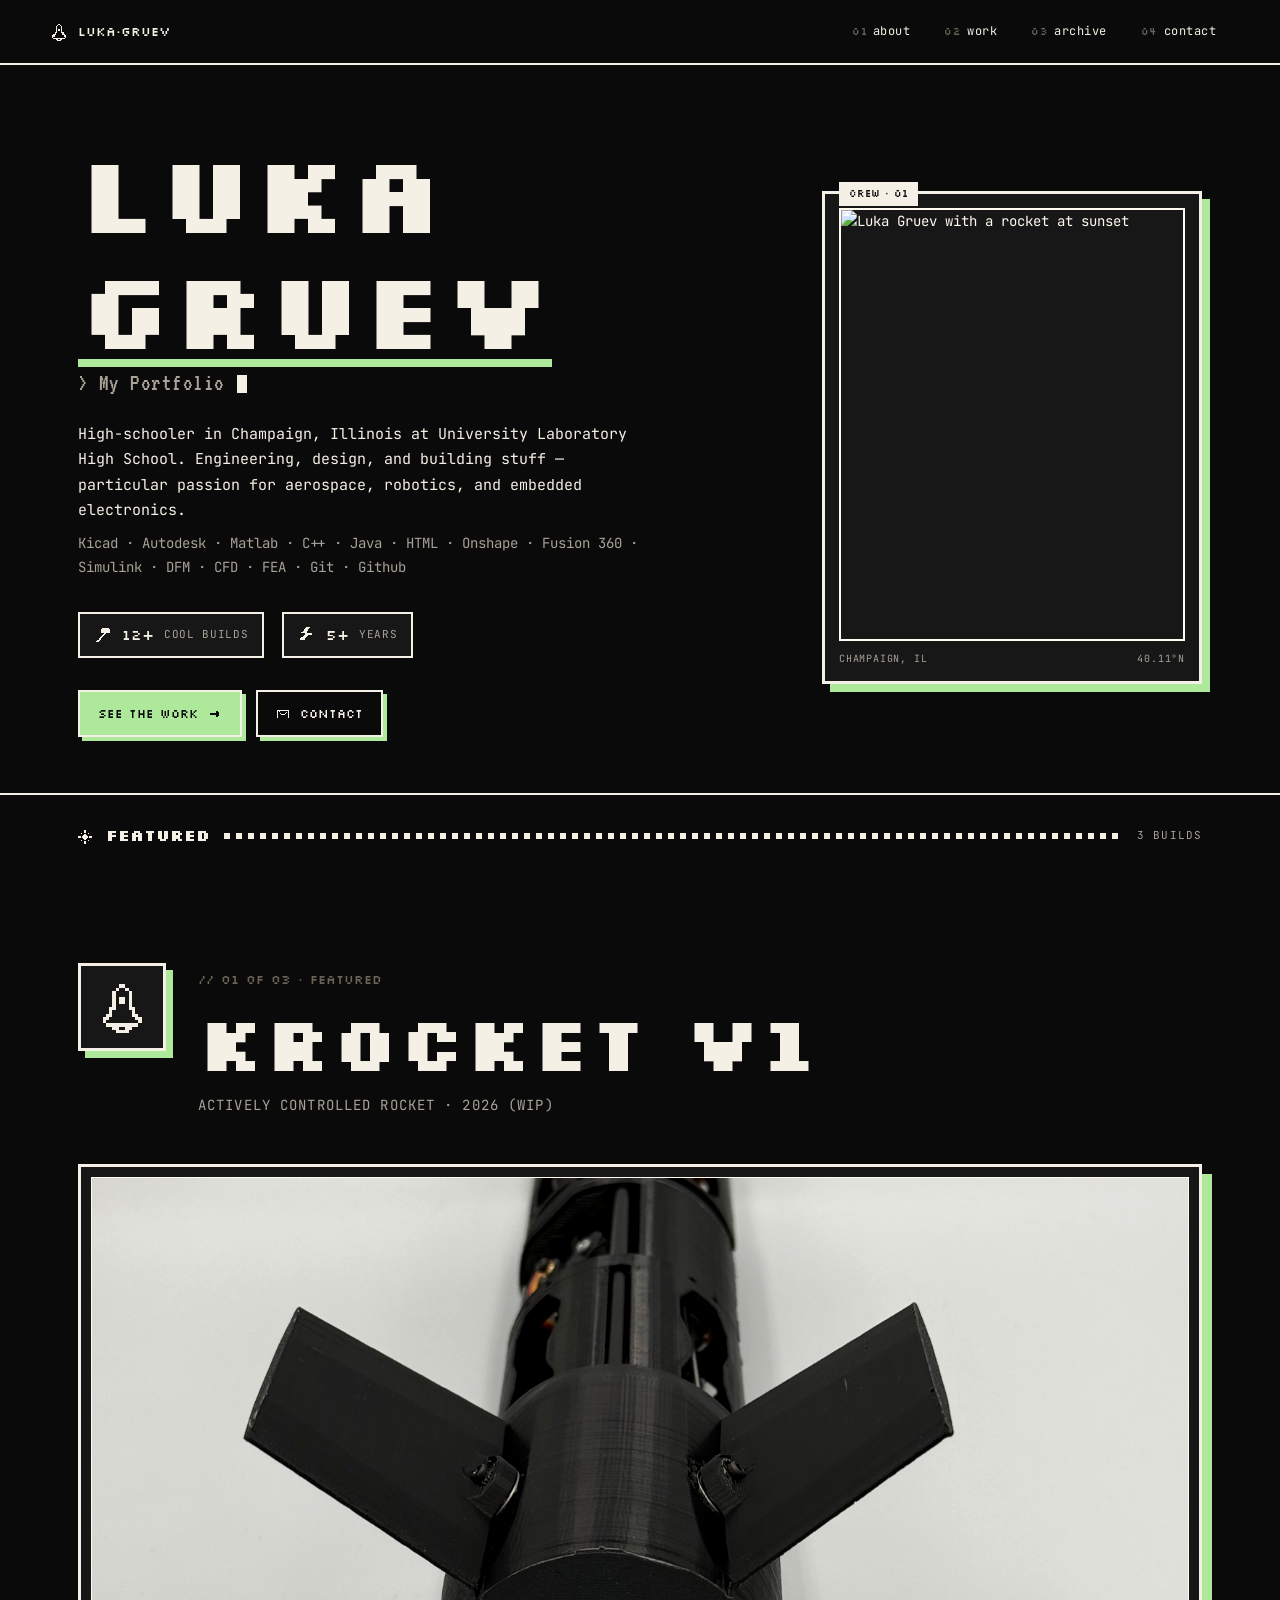
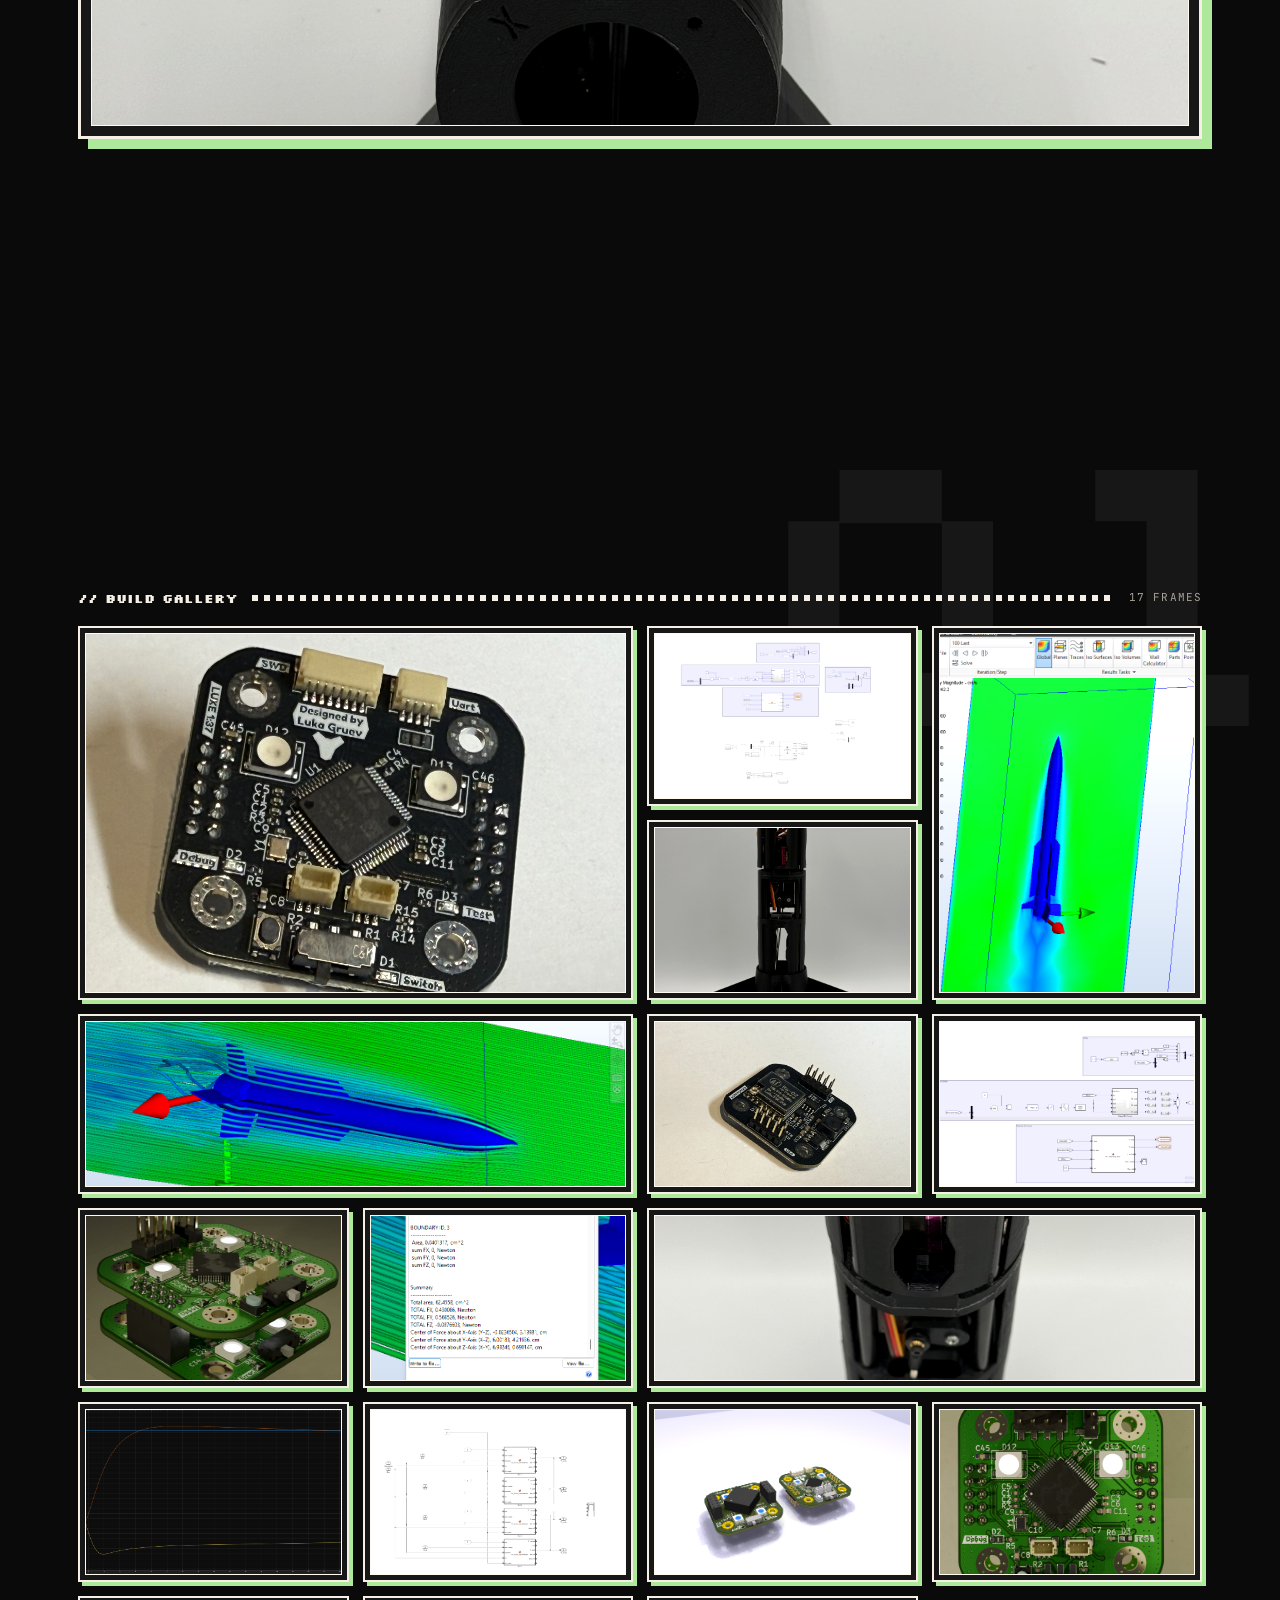
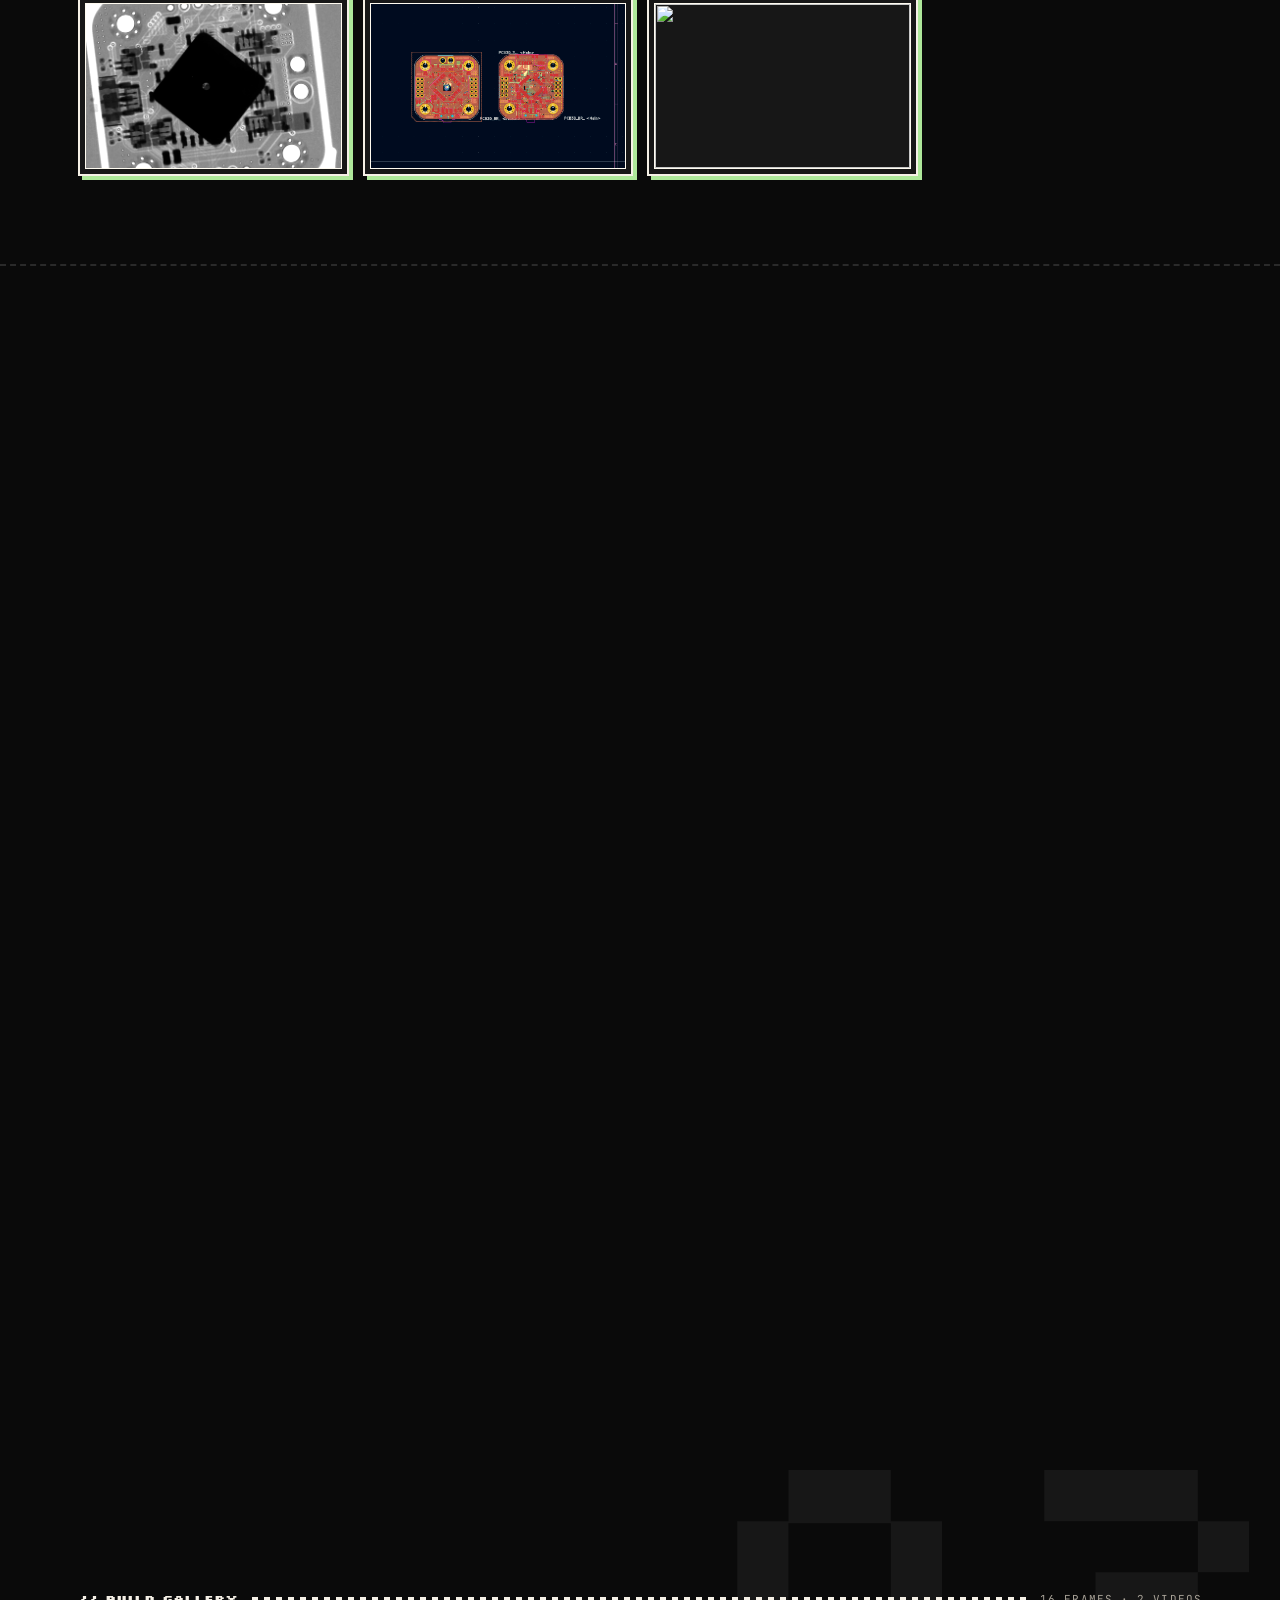
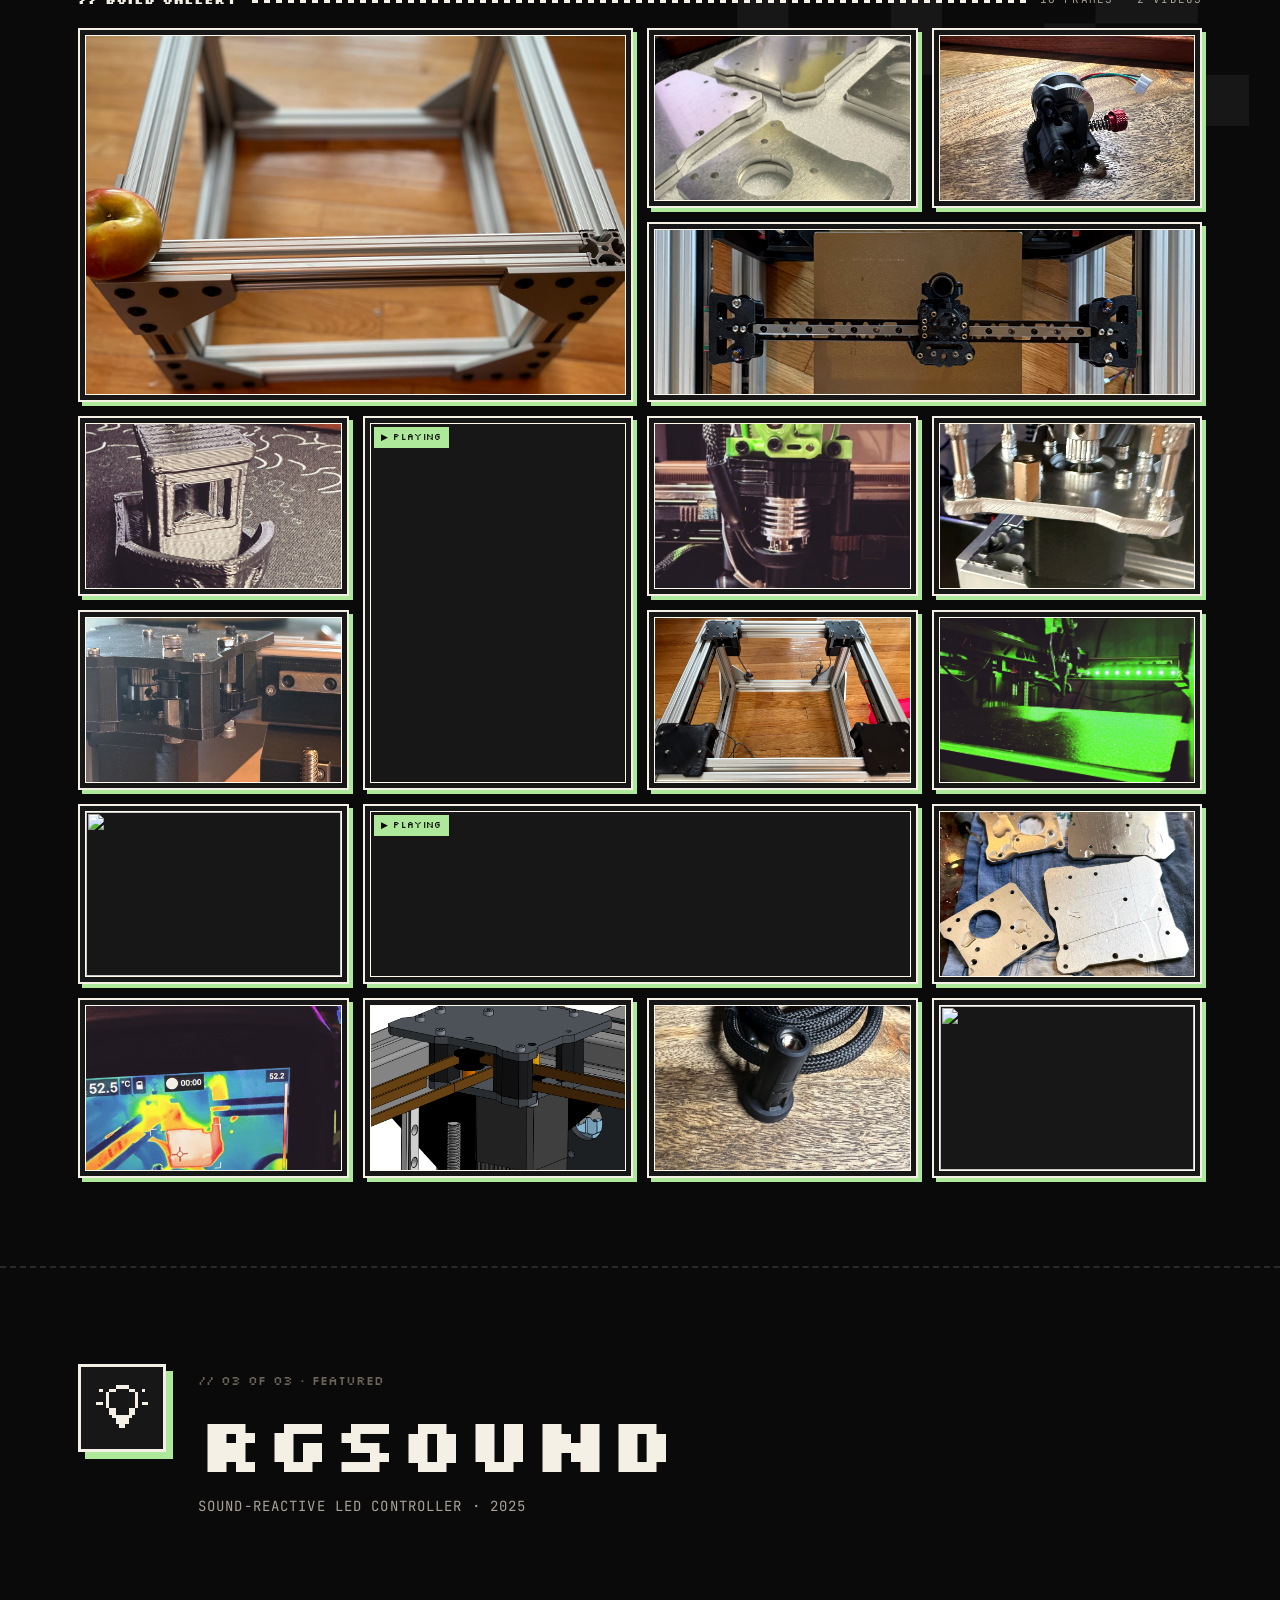
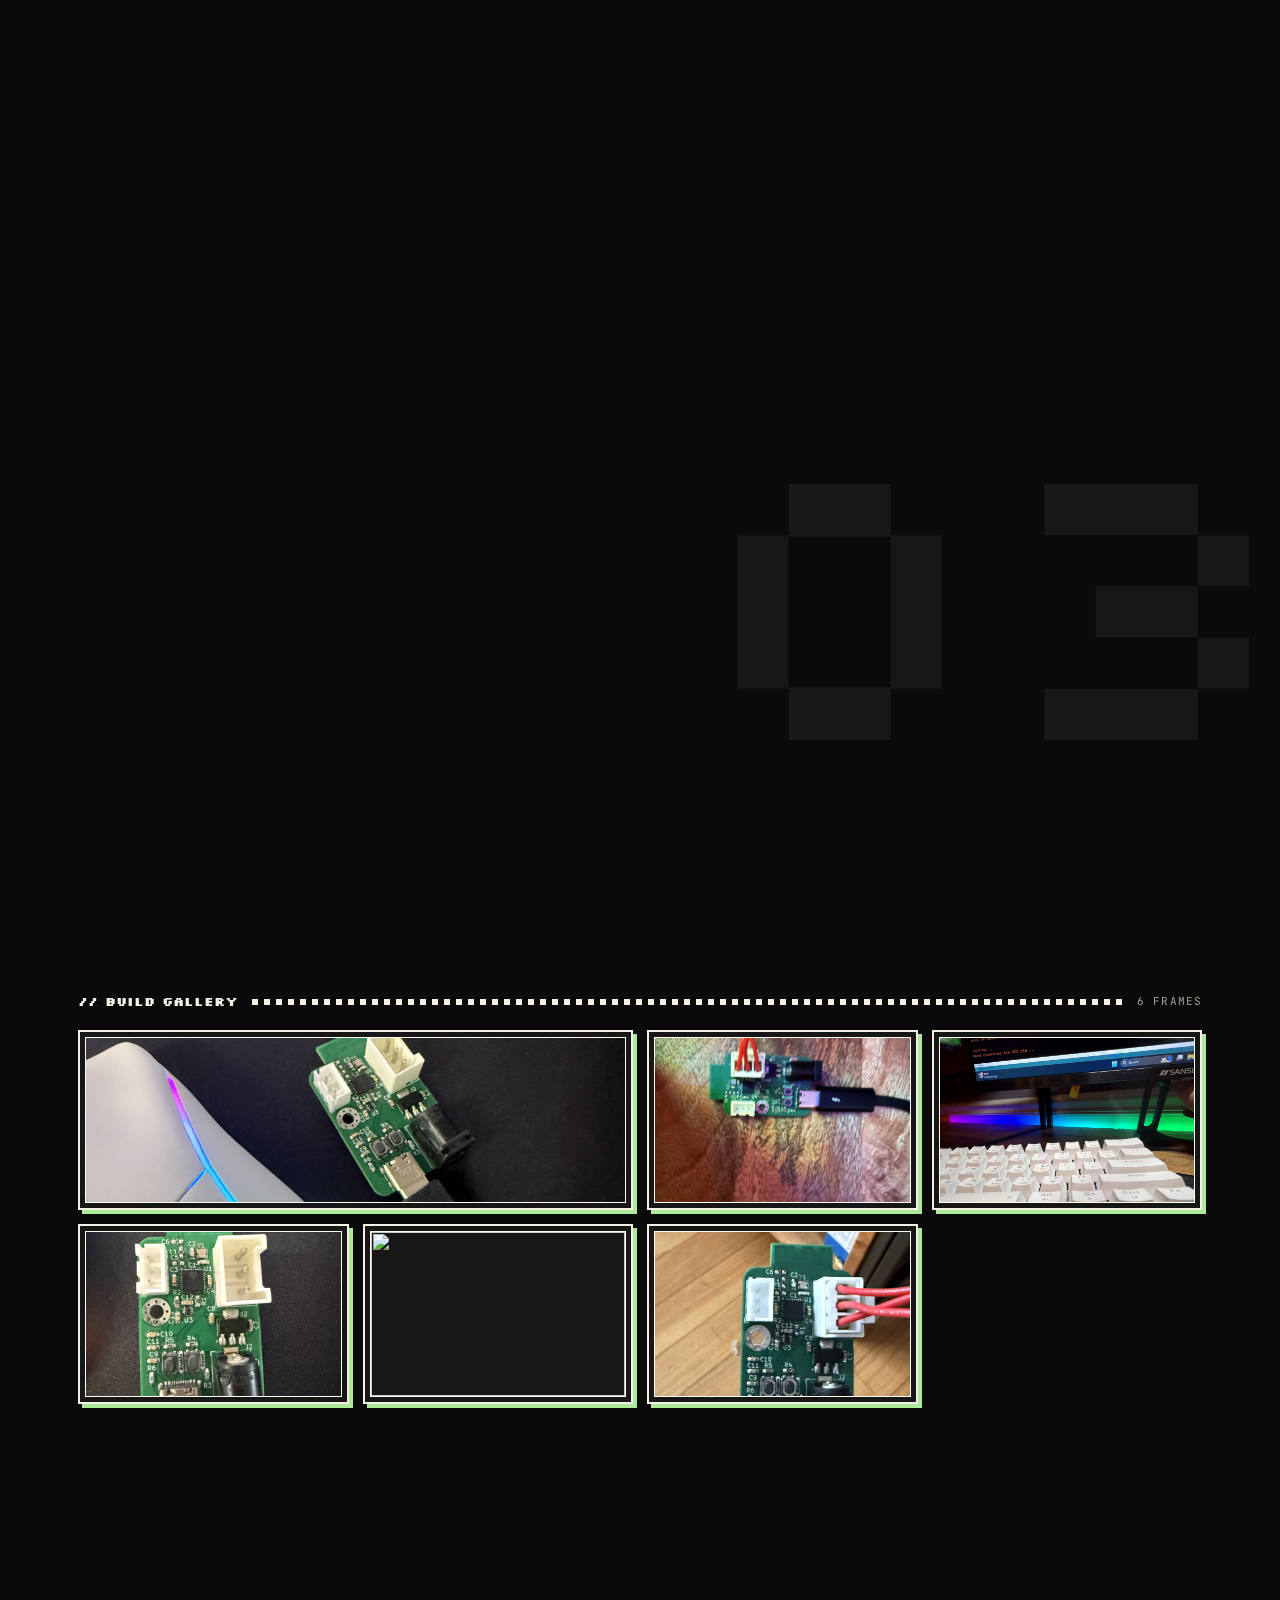
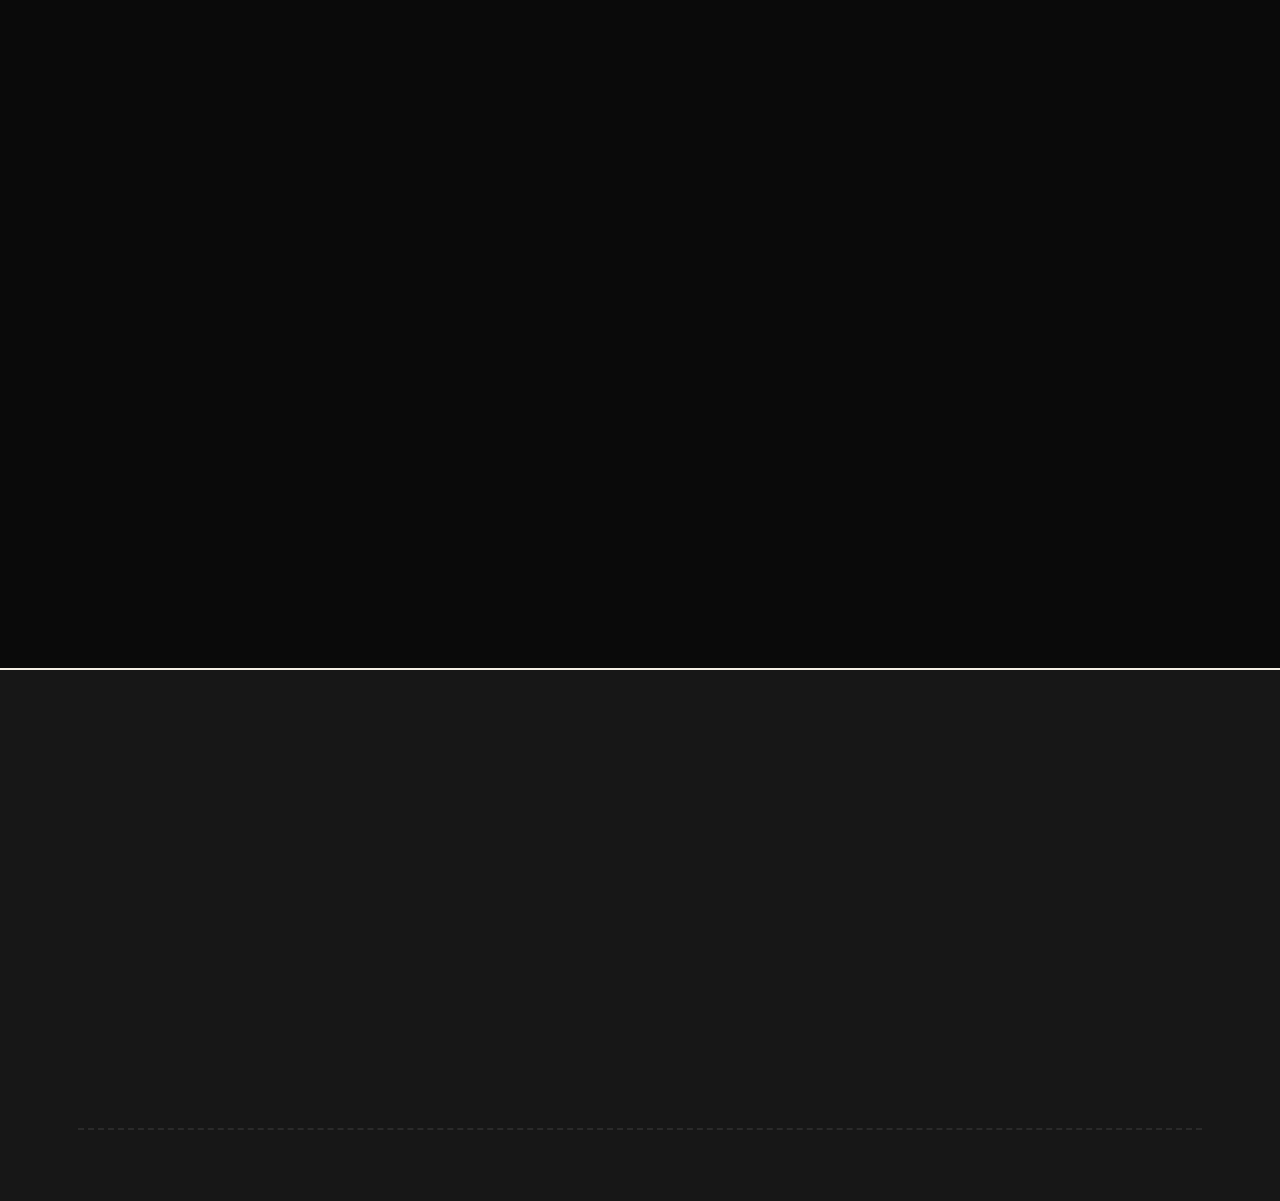
==== commit 23bb1bdd: "a" ====
--- a/previews/style-pixel.html
+++ b/previews/style-pixel.html
@@ -171,7 +171,8 @@
     position:relative;border:3px solid var(--ink);padding:10px;background:var(--bg-2);
     box-shadow:10px 10px 0 var(--green);margin-bottom:56px;
   }
-  .feat-image img{
+  .feat-image img,
+  .feat-image video{
     width:100%;aspect-ratio:16/8;object-fit:cover;display:block;
     border:1px solid var(--ink);filter:contrast(1.05) brightness(1.02);
   }
@@ -716,7 +717,6 @@
 
     <div class="feat-image">
       <img src="../assets/01/Top.jpg" alt="KRocket V1">
-      <p class="cap"><span>./assets/01/Top.jpg</span><span>HERO · 16:8</span></p>
     </div>
 
     <div class="feat-body">
@@ -781,7 +781,6 @@
 
     <div class="feat-image">
       <img src="../assets/02/front.jpg" alt="LUKSER 3D printer">
-      <p class="cap"><span>./assets/02/front.jpg</span><span>HERO · 16:8</span></p>
     </div>
 
     <div class="feat-body">
@@ -854,8 +853,9 @@
     </header>
 
     <div class="feat-image">
-      <img src="../assets/05/desk.jpg" alt="RGSOUND on desk">
-      <p class="cap"><span>./assets/05/desk.jpg</span><span>HERO · 16:8</span></p>
+      <video autoplay muted loop playsinline preload="metadata" aria-label="CAPSOUND reactive LEDs in action">
+        <source src="../assets/09/example.mp4" type="video/mp4">
+      </video>
     </div>
 
     <div class="feat-body">
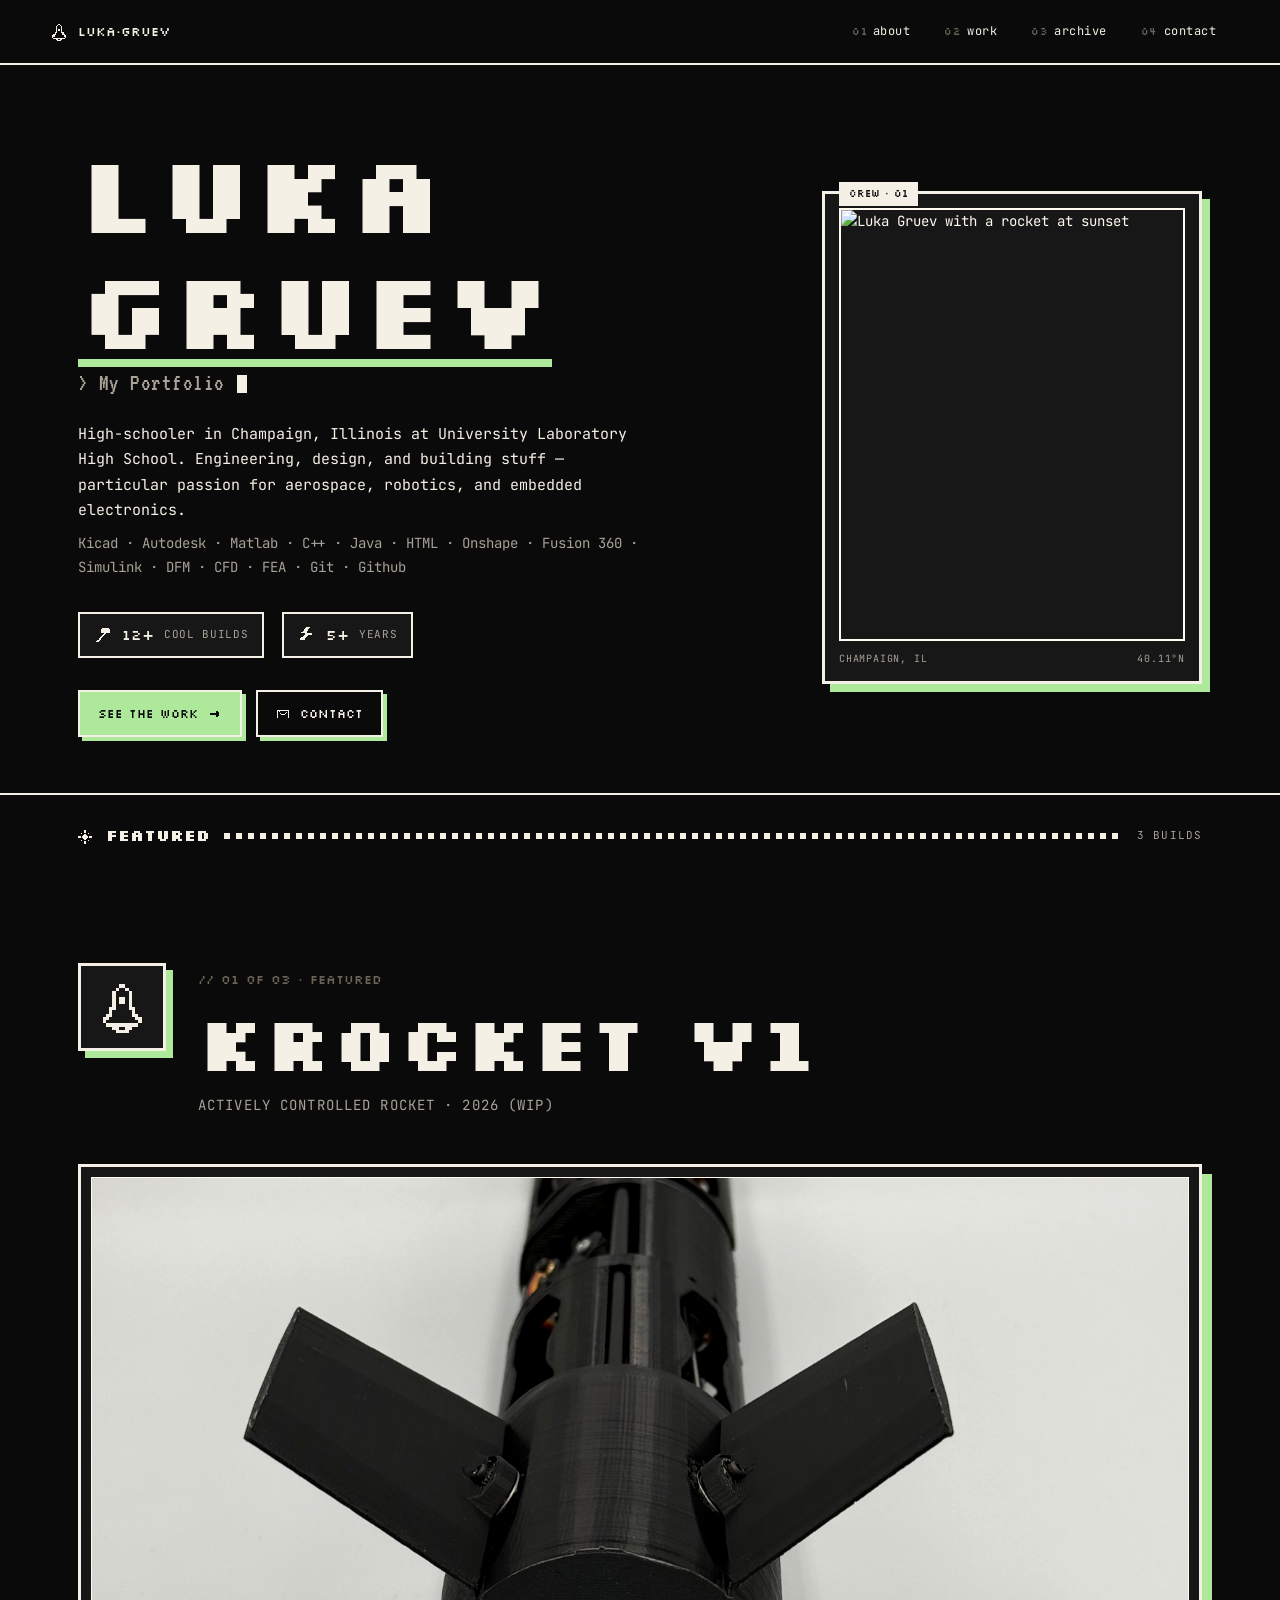
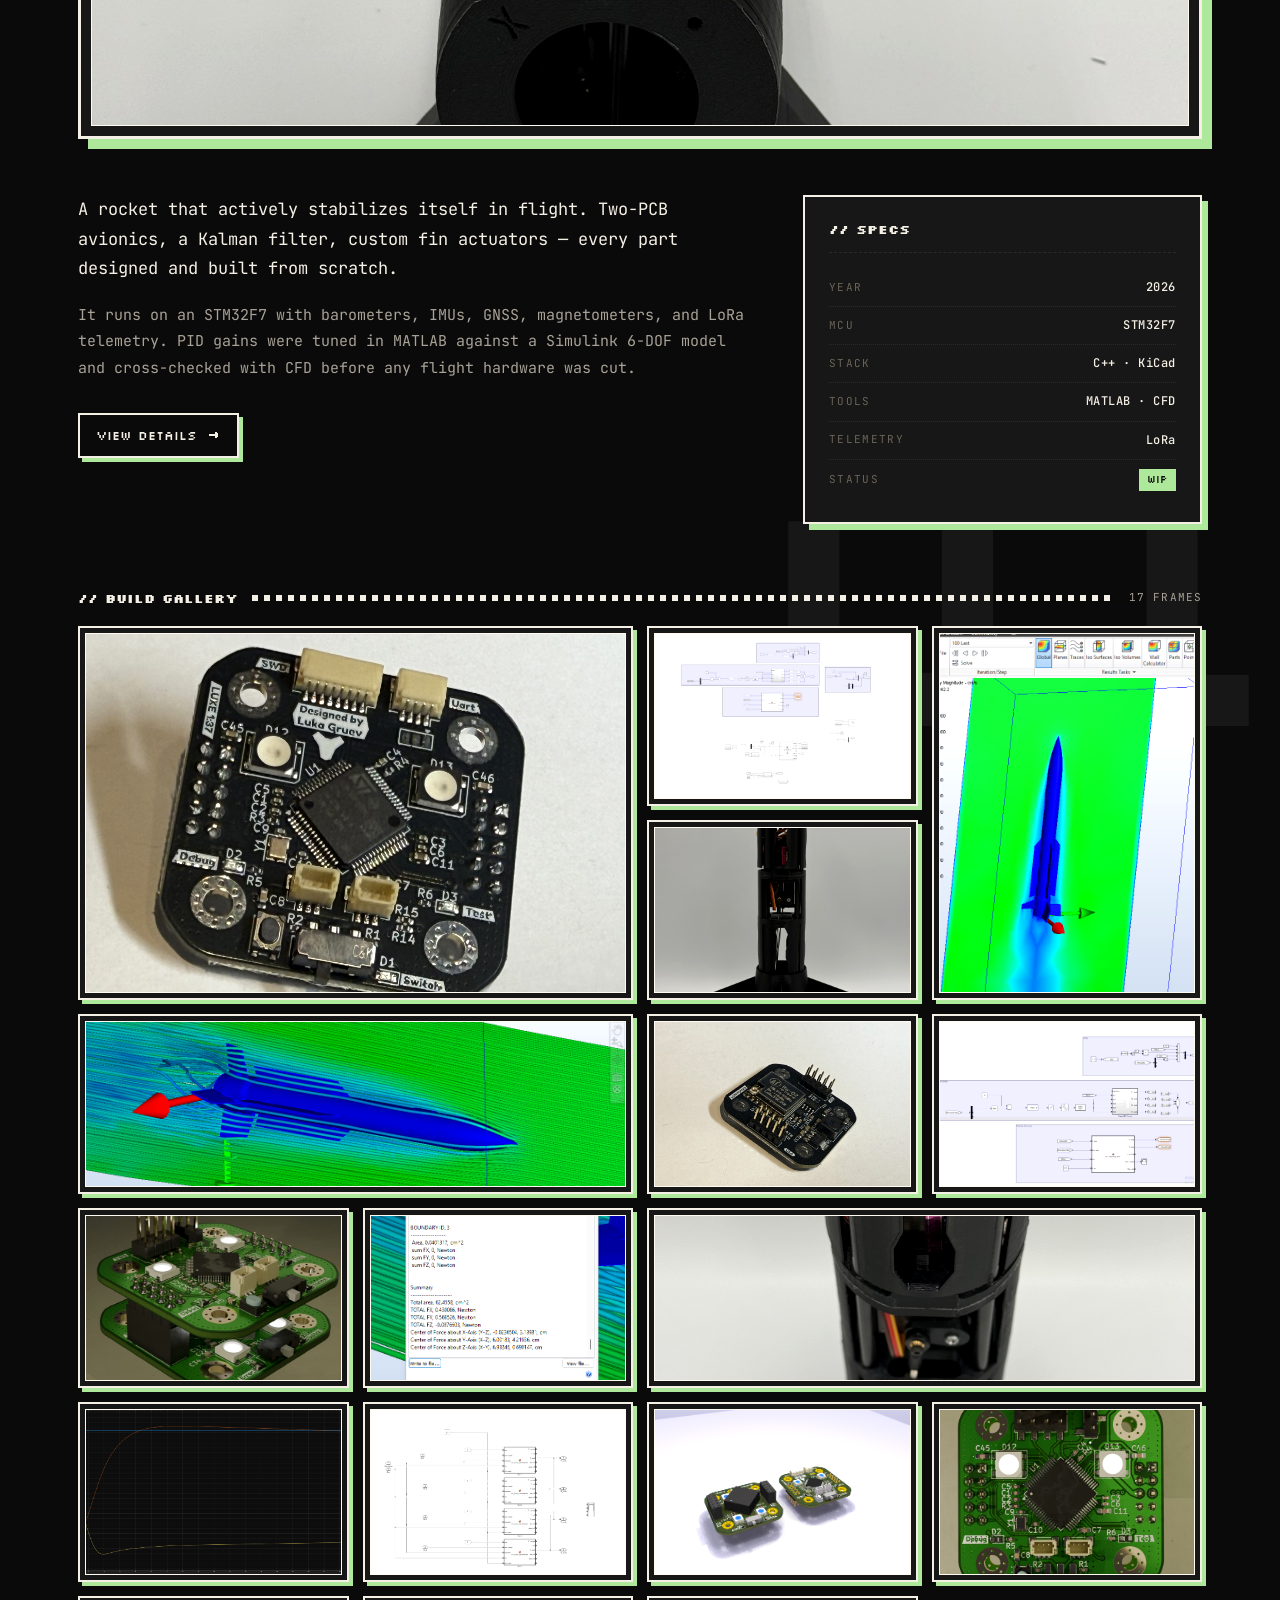
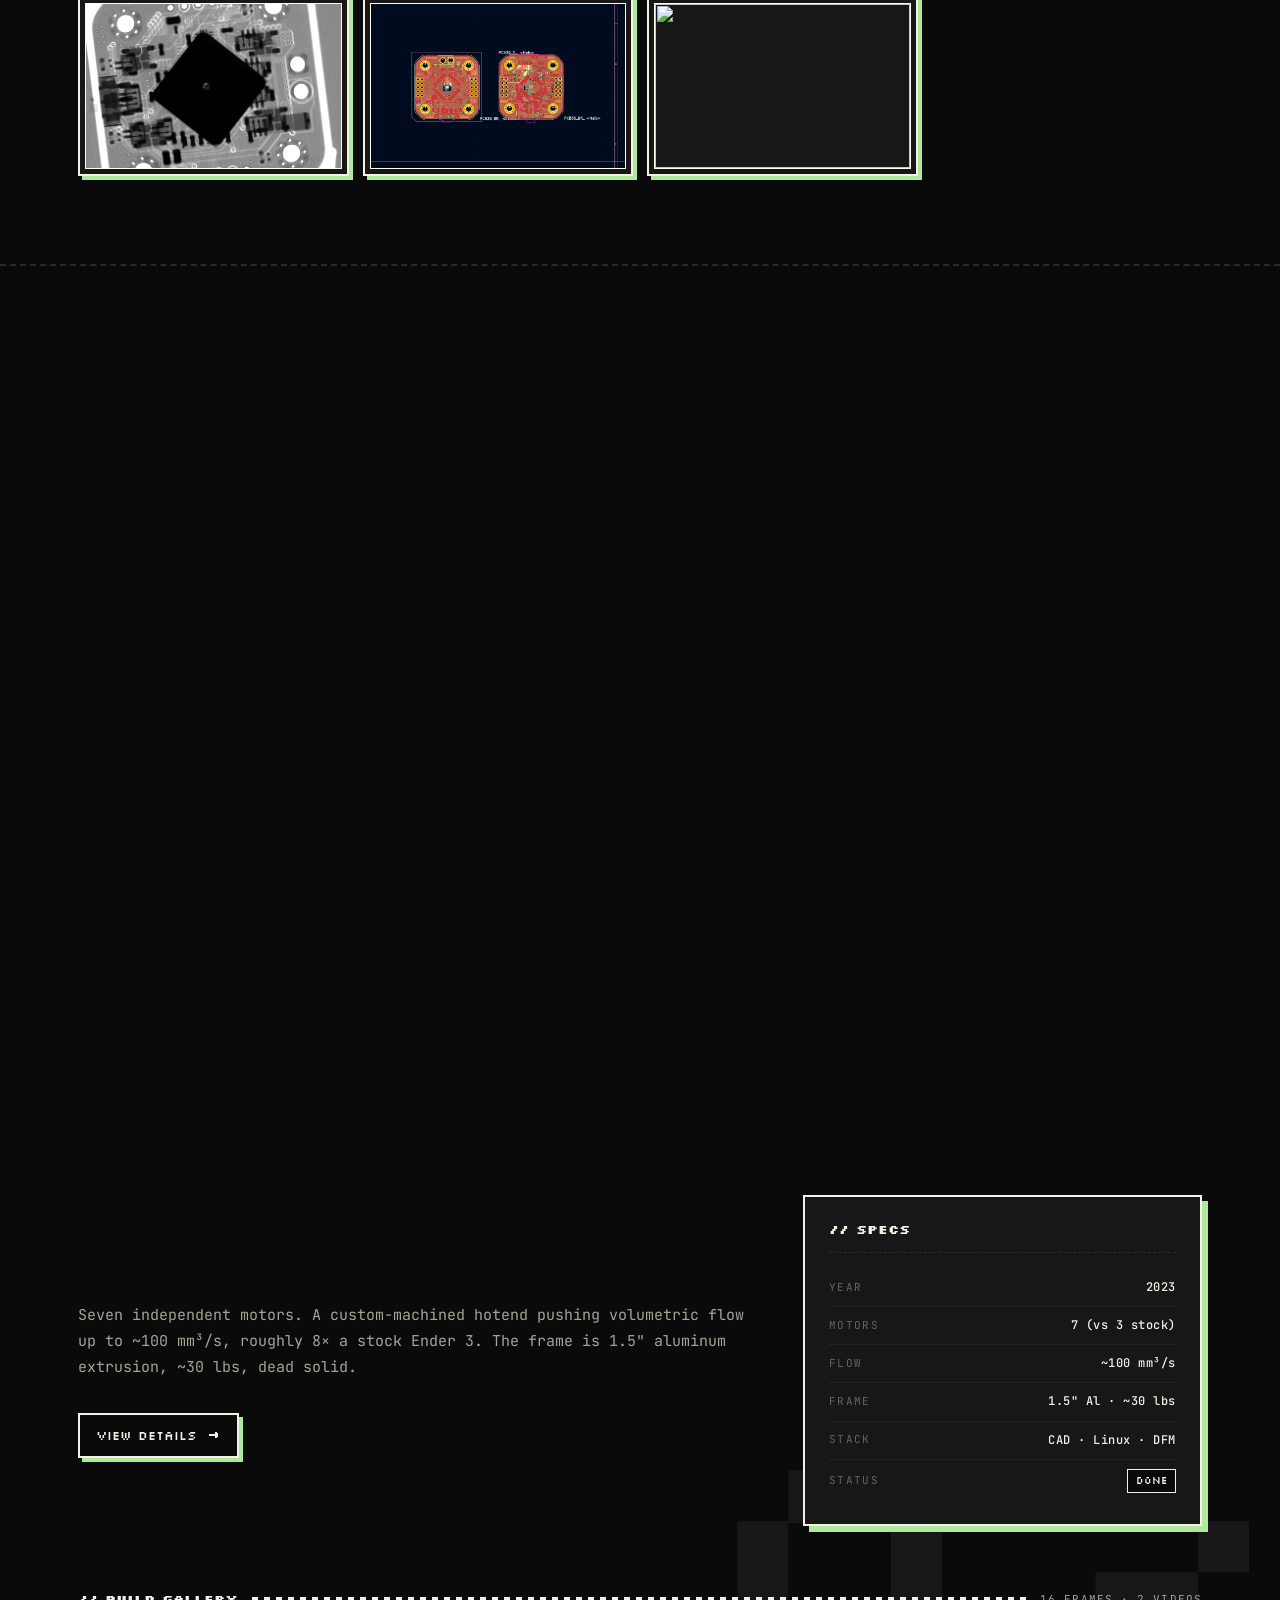
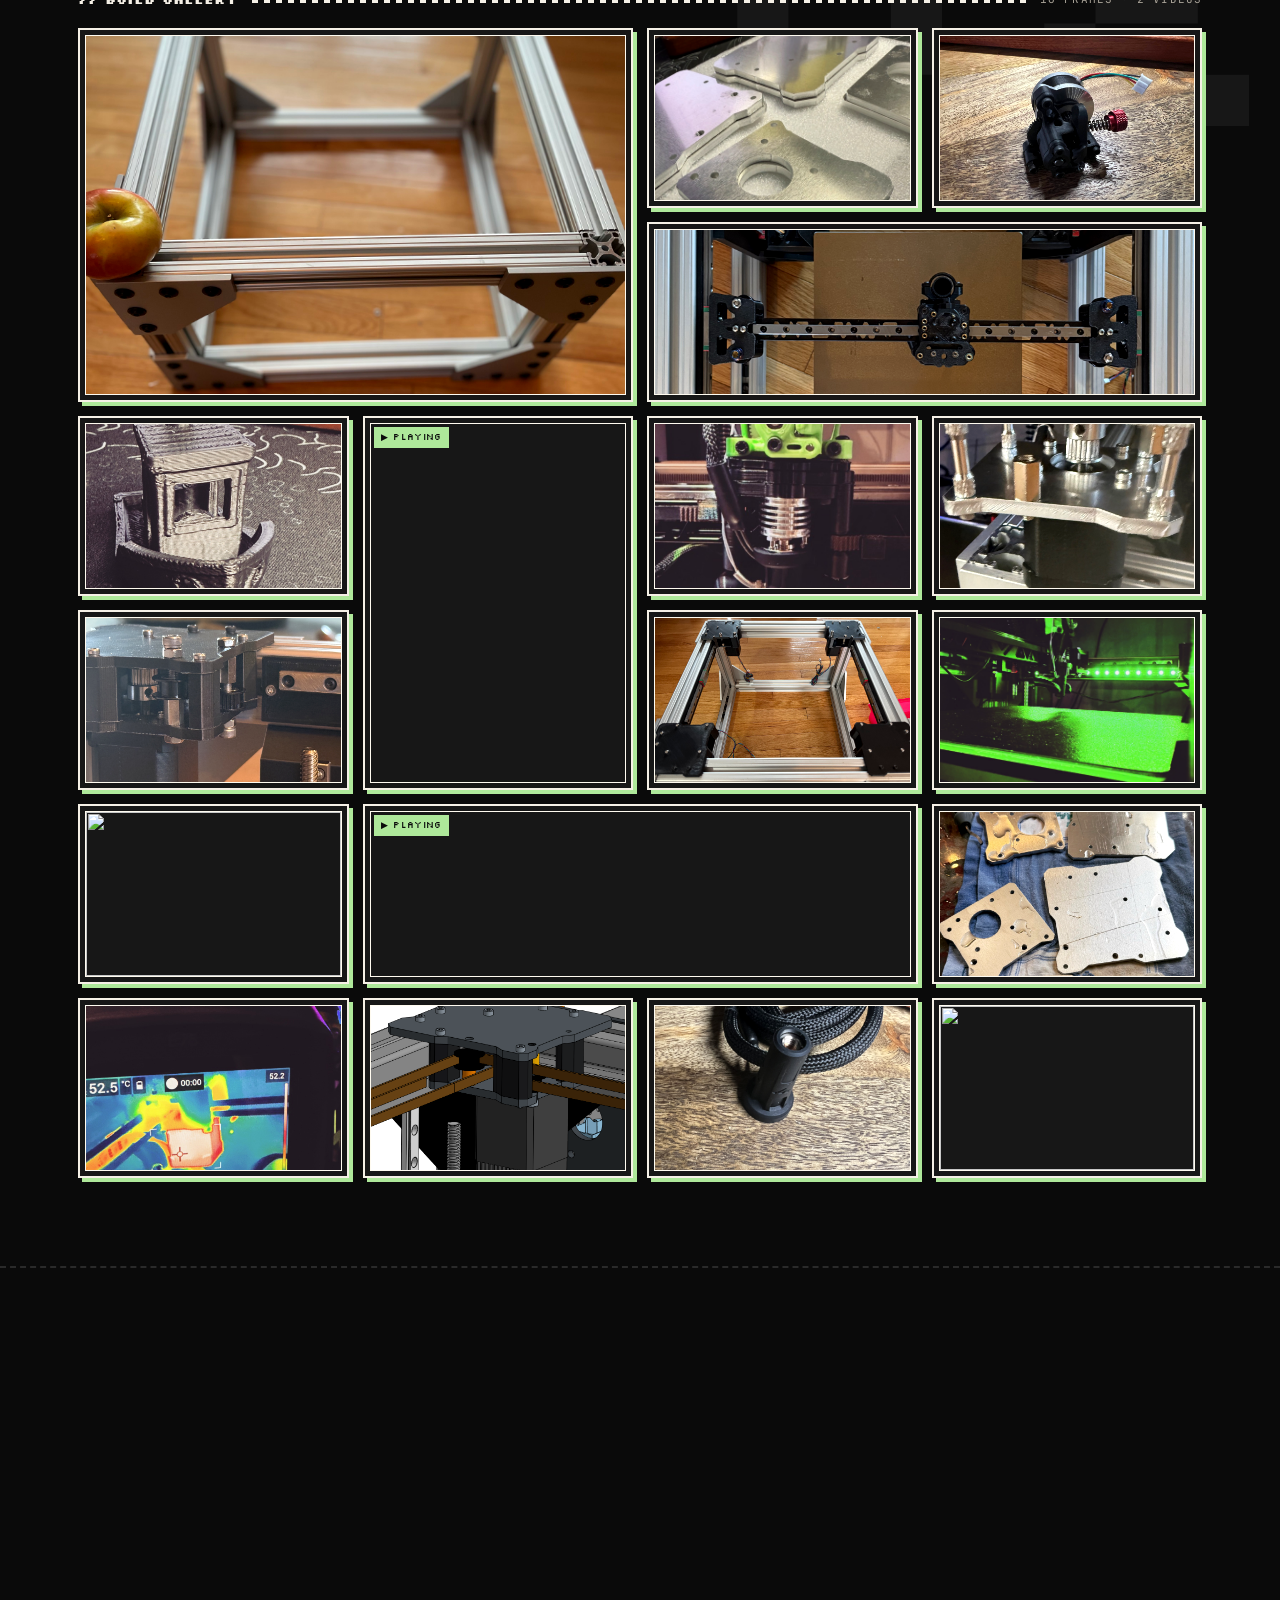
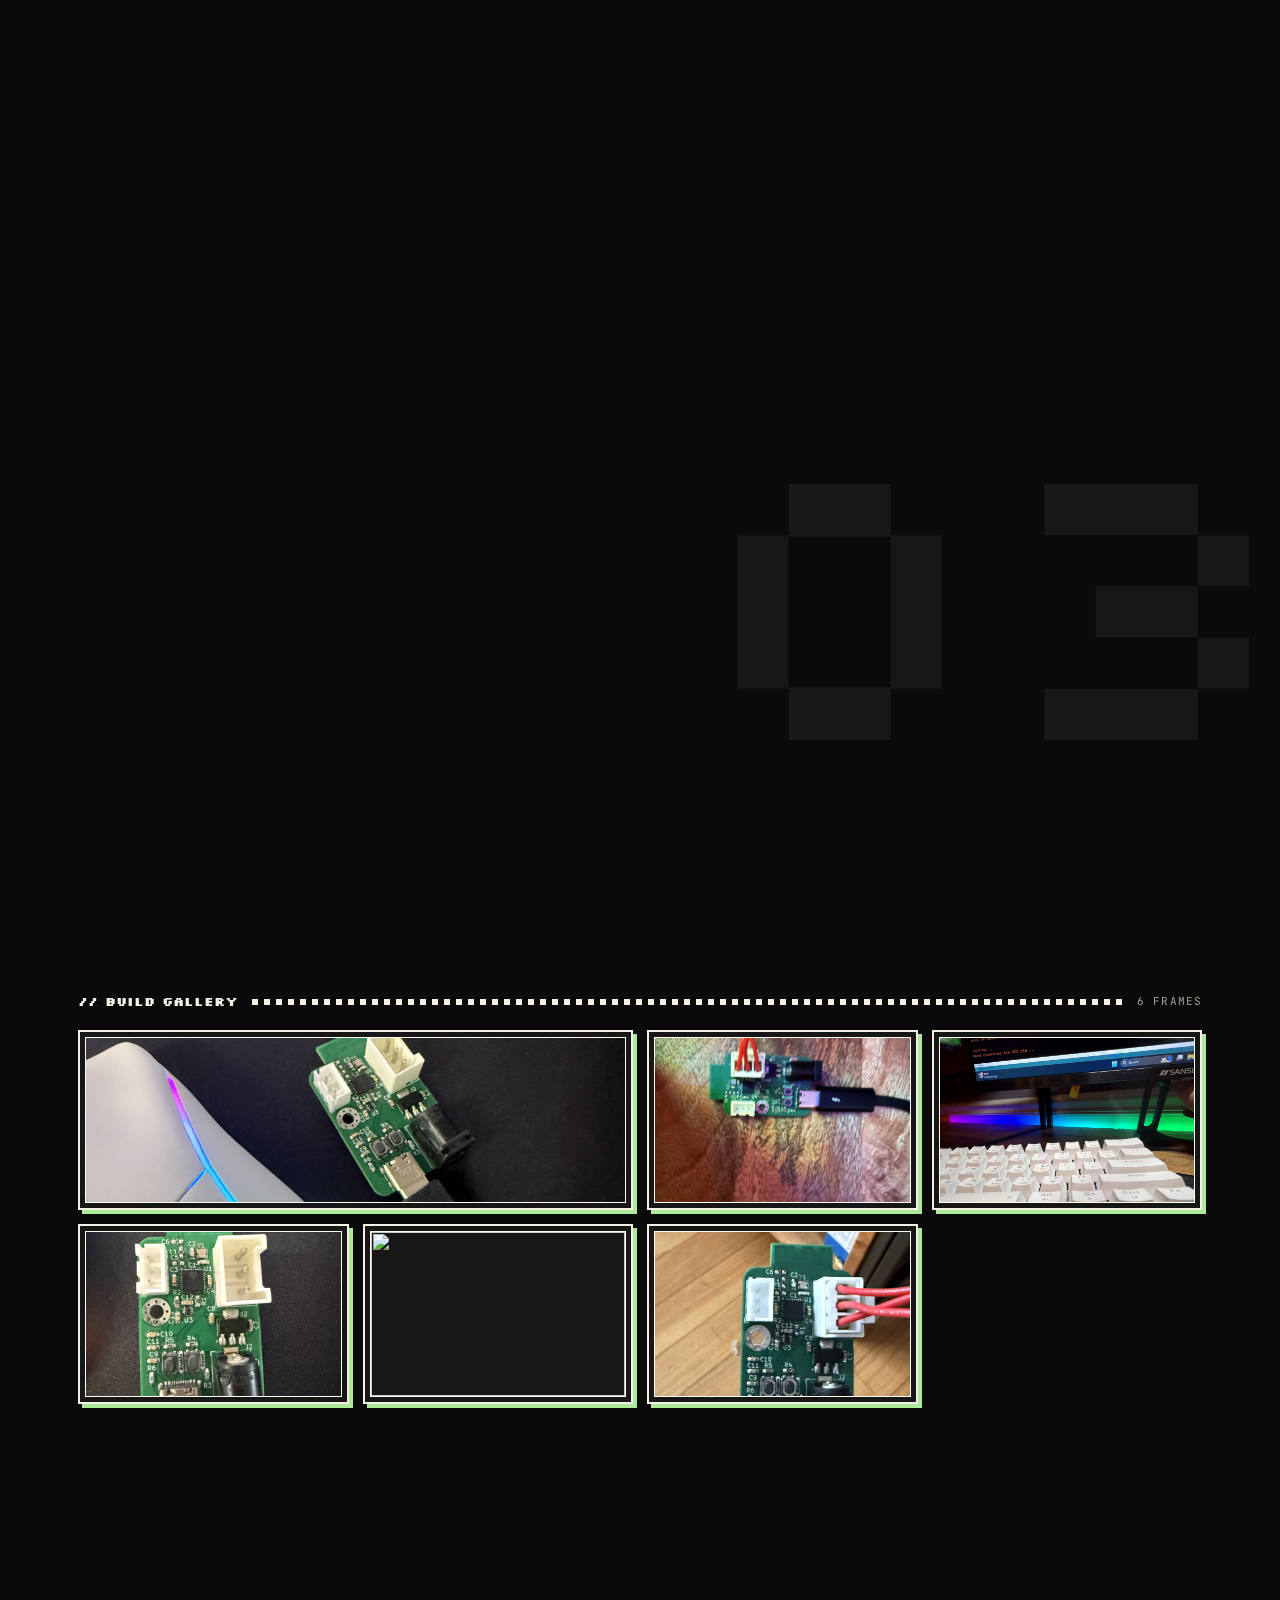
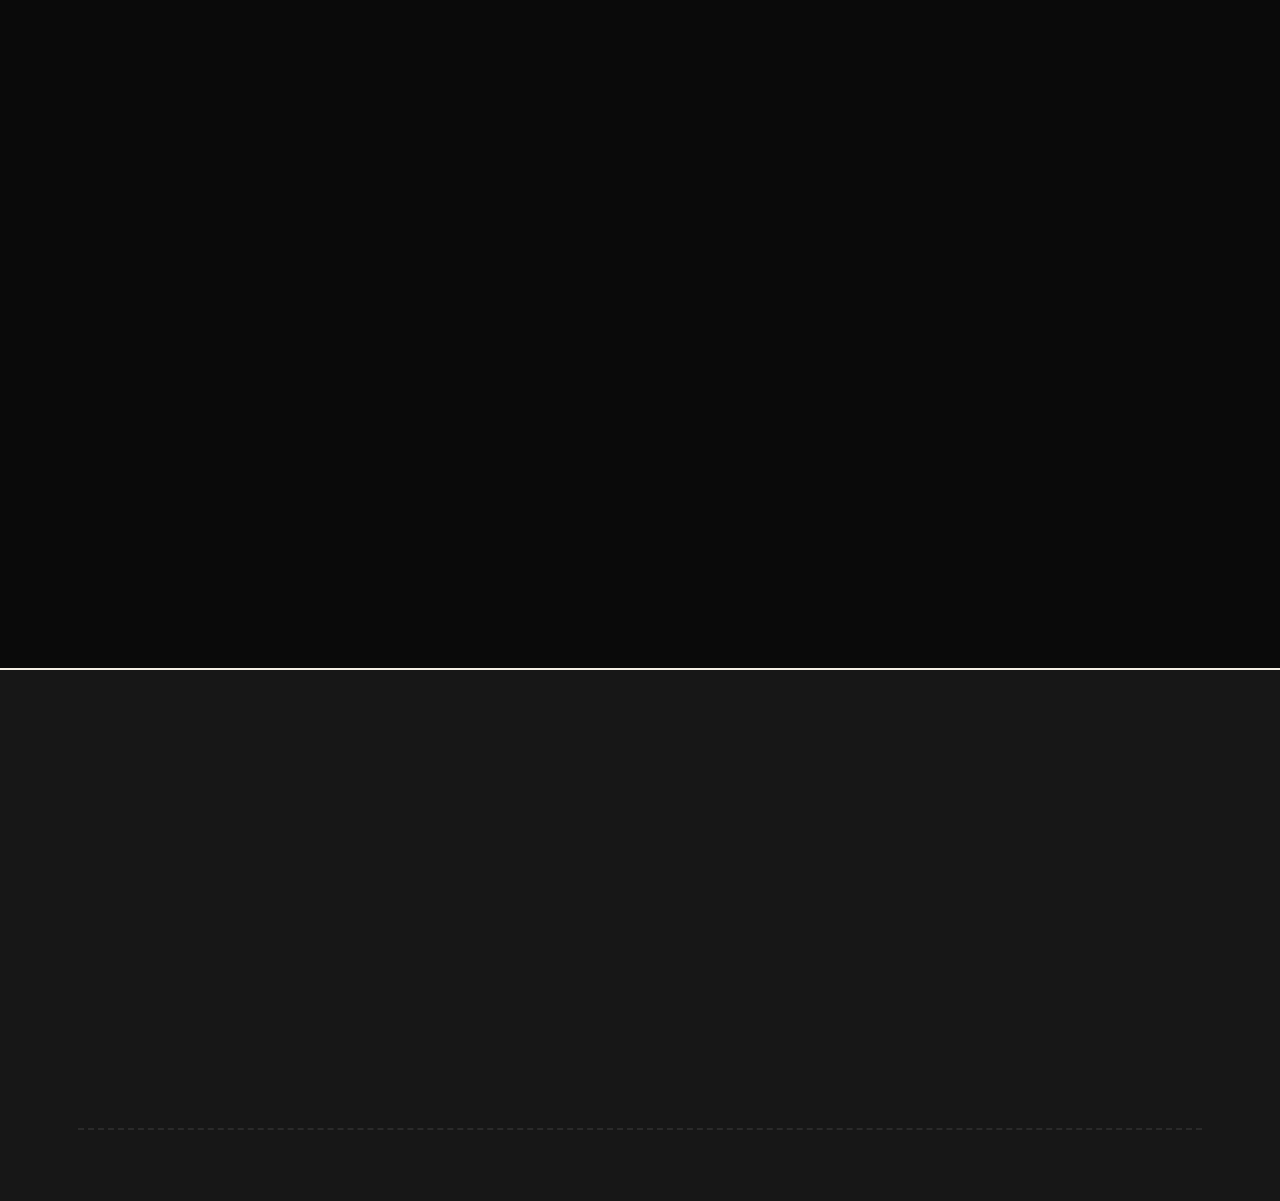
==== commit 308b1d31: "images" ====
--- a/previews/style-pixel.html
+++ b/previews/style-pixel.html
@@ -716,7 +716,7 @@
     </header>
 
     <div class="feat-image">
-      <img src="../assets/01/Top.jpg" alt="KRocket V1">
+      <img src="../assets/01/top-01.jpg" alt="KRocket V1">
     </div>
 
     <div class="feat-body">
@@ -745,23 +745,23 @@
         <span class="count">17 frames</span>
       </div>
       <div class="gallery-grid">
-        <figure class="huge"><img src="../assets/01/PCB.jpg" alt="" loading="lazy"></figure>
-        <figure><img src="../assets/01/matlab.png" alt="" loading="lazy"></figure>
-        <figure class="tall"><img src="../assets/01/CFD.png" alt="" loading="lazy"></figure>
-        <figure><img src="../assets/01/top-2.jpg" alt="" loading="lazy"></figure>
-        <figure class="wide"><img src="../assets/01/cfd-2.png" alt="" loading="lazy"></figure>
-        <figure><img src="../assets/01/PCB-2.jpg" alt="" loading="lazy"></figure>
-        <figure><img src="../assets/01/matlab-3.png" alt="" loading="lazy"></figure>
-        <figure><img src="../assets/01/PCB-4.png" alt="" loading="lazy"></figure>
-        <figure><img src="../assets/01/cfd-3.png" alt="" loading="lazy"></figure>
-        <figure class="wide"><img src="../assets/01/top-3.jpg" alt="" loading="lazy"></figure>
-        <figure><img src="../assets/01/matlab-2.png" alt="" loading="lazy"></figure>
-        <figure><img src="../assets/01/matlab-4.png" alt="" loading="lazy"></figure>
-        <figure><img src="../assets/01/PCB-5.png" alt="" loading="lazy"></figure>
-        <figure><img src="../assets/01/PCB-6.png" alt="" loading="lazy"></figure>
-        <figure><img src="../assets/01/pcb-3.png" alt="" loading="lazy"></figure>
-        <figure><img src="../assets/01/pcb-7.png" alt="" loading="lazy"></figure>
-        <figure><img src="../assets/01/top-4.jpg" alt="" loading="lazy"></figure>
+        <figure class="huge"><img src="../assets/01/pcb-01.jpg" alt="" loading="lazy"></figure>
+        <figure><img src="../assets/01/matlab-01.png" alt="" loading="lazy"></figure>
+        <figure class="tall"><img src="../assets/01/cfd-01.png" alt="" loading="lazy"></figure>
+        <figure><img src="../assets/01/top-02.jpg" alt="" loading="lazy"></figure>
+        <figure class="wide"><img src="../assets/01/cfd-02.png" alt="" loading="lazy"></figure>
+        <figure><img src="../assets/01/pcb-02.jpg" alt="" loading="lazy"></figure>
+        <figure><img src="../assets/01/matlab-03.png" alt="" loading="lazy"></figure>
+        <figure><img src="../assets/01/pcb-04.png" alt="" loading="lazy"></figure>
+        <figure><img src="../assets/01/cfd-03.png" alt="" loading="lazy"></figure>
+        <figure class="wide"><img src="../assets/01/top-03.jpg" alt="" loading="lazy"></figure>
+        <figure><img src="../assets/01/matlab-02.png" alt="" loading="lazy"></figure>
+        <figure><img src="../assets/01/matlab-04.png" alt="" loading="lazy"></figure>
+        <figure><img src="../assets/01/pcb-05.png" alt="" loading="lazy"></figure>
+        <figure><img src="../assets/01/pcb-06.png" alt="" loading="lazy"></figure>
+        <figure><img src="../assets/01/pcb-03.png" alt="" loading="lazy"></figure>
+        <figure><img src="../assets/01/pcb-07.png" alt="" loading="lazy"></figure>
+        <figure><img src="../assets/01/top-04.jpg" alt="" loading="lazy"></figure>
       </div>
     </div>
   </div>
@@ -809,32 +809,32 @@
         <span class="count">16 frames · 2 videos</span>
       </div>
       <div class="gallery-grid">
-        <figure class="huge"><img src="../assets/02/Frame.jpg" alt="" loading="lazy"></figure>
-        <figure><img src="../assets/02/aluminum.png" alt="" loading="lazy"></figure>
-        <figure><img src="../assets/02/Hotend.jpg" alt="" loading="lazy"></figure>
-        <figure class="wide"><img src="../assets/02/gantry (1).jpg" alt="" loading="lazy"></figure>
-        <figure><img src="../assets/02/Print.png" alt="" loading="lazy"></figure>
+        <figure class="huge"><img src="../assets/02/frame-01.jpg" alt="" loading="lazy"></figure>
+        <figure><img src="../assets/02/aluminum-01.png" alt="" loading="lazy"></figure>
+        <figure><img src="../assets/02/hotend-01.jpg" alt="" loading="lazy"></figure>
+        <figure class="wide"><img src="../assets/02/gantry-01.jpg" alt="" loading="lazy"></figure>
+        <figure><img src="../assets/02/print-01.png" alt="" loading="lazy"></figure>
         <figure class="video tall">
           <video autoplay muted loop playsinline preload="metadata">
-            <source src="../assets/02/Video.mp4" type="video/mp4">
+            <source src="../assets/02/video-01.mp4" type="video/mp4">
           </video>
         </figure>
-        <figure><img src="../assets/02/Hotend-2.png" alt="" loading="lazy"></figure>
-        <figure><img src="../assets/02/aluminum-3.png" alt="" loading="lazy"></figure>
-        <figure><img src="../assets/02/gantry (2).jpg" alt="" loading="lazy"></figure>
-        <figure><img src="../assets/02/Frame-2.jpg" alt="" loading="lazy"></figure>
-        <figure><img src="../assets/02/BuildPhoto-3.png" alt="" loading="lazy"></figure>
-        <figure><img src="../assets/02/gantry (3).jpg" alt="" loading="lazy"></figure>
+        <figure><img src="../assets/02/hotend-02.png" alt="" loading="lazy"></figure>
+        <figure><img src="../assets/02/aluminum-03.png" alt="" loading="lazy"></figure>
+        <figure><img src="../assets/02/gantry-02.jpg" alt="" loading="lazy"></figure>
+        <figure><img src="../assets/02/frame-02.jpg" alt="" loading="lazy"></figure>
+        <figure><img src="../assets/02/build-01.png" alt="" loading="lazy"></figure>
+        <figure><img src="../assets/02/gantry-03.jpg" alt="" loading="lazy"></figure>
         <figure class="video wide">
           <video autoplay muted loop playsinline preload="metadata">
-            <source src="../assets/02/gantry (1).MOV" type="video/mp4">
+            <source src="../assets/02/gantry-01.mov" type="video/mp4">
           </video>
         </figure>
-        <figure><img src="../assets/02/aluminum-2.png" alt="" loading="lazy"></figure>
-        <figure><img src="../assets/02/aluminum-4.png" alt="" loading="lazy"></figure>
-        <figure><img src="../assets/02/aluminum-5.png" alt="" loading="lazy"></figure>
-        <figure><img src="../assets/02/IMG_2587.jpg" alt="" loading="lazy"></figure>
-        <figure><img src="../assets/02/IMG_3136.jpg" alt="" loading="lazy"></figure>
+        <figure><img src="../assets/02/aluminum-02.png" alt="" loading="lazy"></figure>
+        <figure><img src="../assets/02/aluminum-04.png" alt="" loading="lazy"></figure>
+        <figure><img src="../assets/02/aluminum-05.png" alt="" loading="lazy"></figure>
+        <figure><img src="../assets/02/build-04.jpg" alt="" loading="lazy"></figure>
+        <figure><img src="../assets/02/build-05.jpg" alt="" loading="lazy"></figure>
       </div>
     </div>
   </div>
@@ -854,7 +854,7 @@
 
     <div class="feat-image">
       <video autoplay muted loop playsinline preload="metadata" aria-label="CAPSOUND reactive LEDs in action">
-        <source src="../assets/09/example.mp4" type="video/mp4">
+        <source src="../assets/09/example-01.mp4" type="video/mp4">
       </video>
     </div>
 
@@ -884,12 +884,12 @@
         <span class="count">6 frames</span>
       </div>
       <div class="gallery-grid">
-        <figure class="wide"><img src="../assets/05/build.jpg" alt="" loading="lazy"></figure>
-        <figure><img src="../assets/05/build-2.jpg" alt="" loading="lazy"></figure>
-        <figure><img src="../assets/05/desk-2.jpg" alt="" loading="lazy"></figure>
+        <figure class="wide"><img src="../assets/05/build-01.jpg" alt="" loading="lazy"></figure>
+        <figure><img src="../assets/05/build-02.jpg" alt="" loading="lazy"></figure>
+        <figure><img src="../assets/05/desk-02.jpg" alt="" loading="lazy"></figure>
         <figure><img src="../assets/05/cover.jpg" alt="" loading="lazy"></figure>
-        <figure><img src="../assets/05/desk-3.jpg" alt="" loading="lazy"></figure>
-        <figure><img src="../assets/05/build-3.jpg" alt="" loading="lazy"></figure>
+        <figure><img src="../assets/05/desk-03.jpg" alt="" loading="lazy"></figure>
+        <figure><img src="../assets/05/build-03.jpg" alt="" loading="lazy"></figure>
       </div>
     </div>
   </div>
